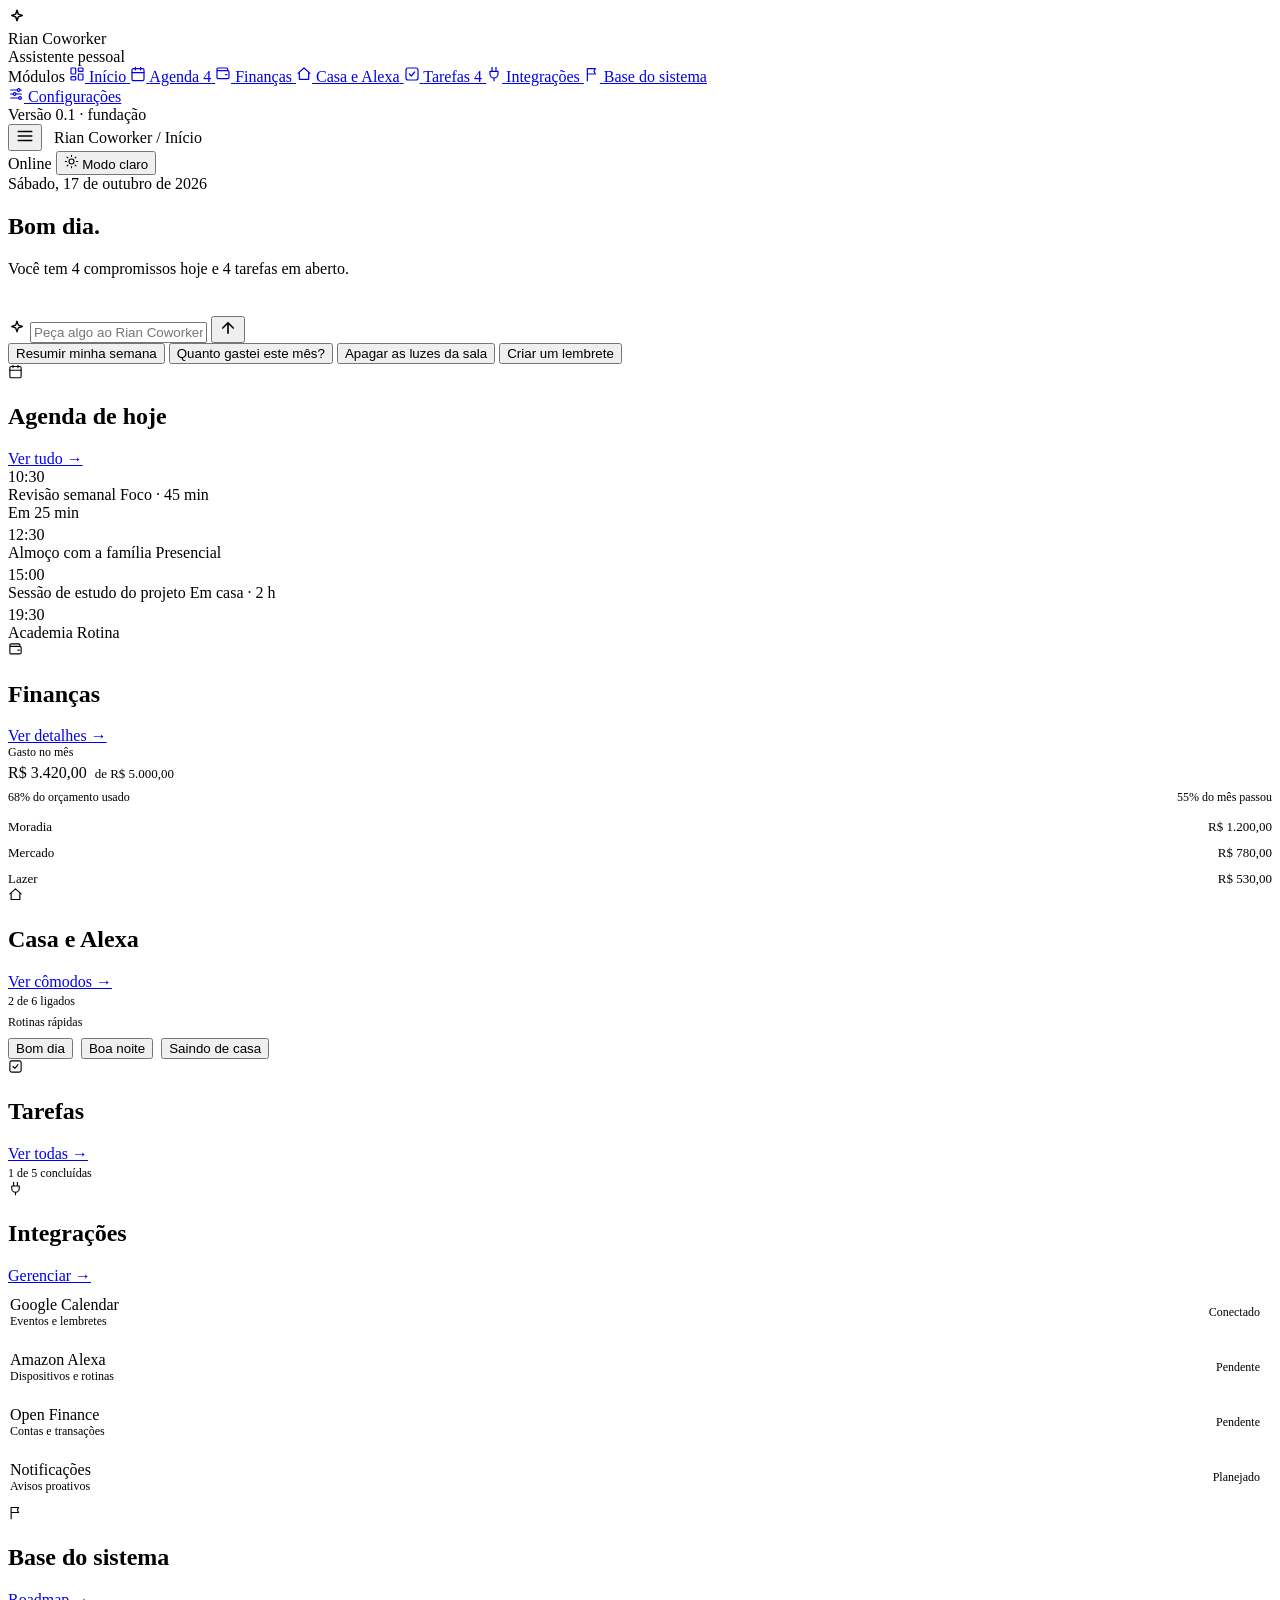
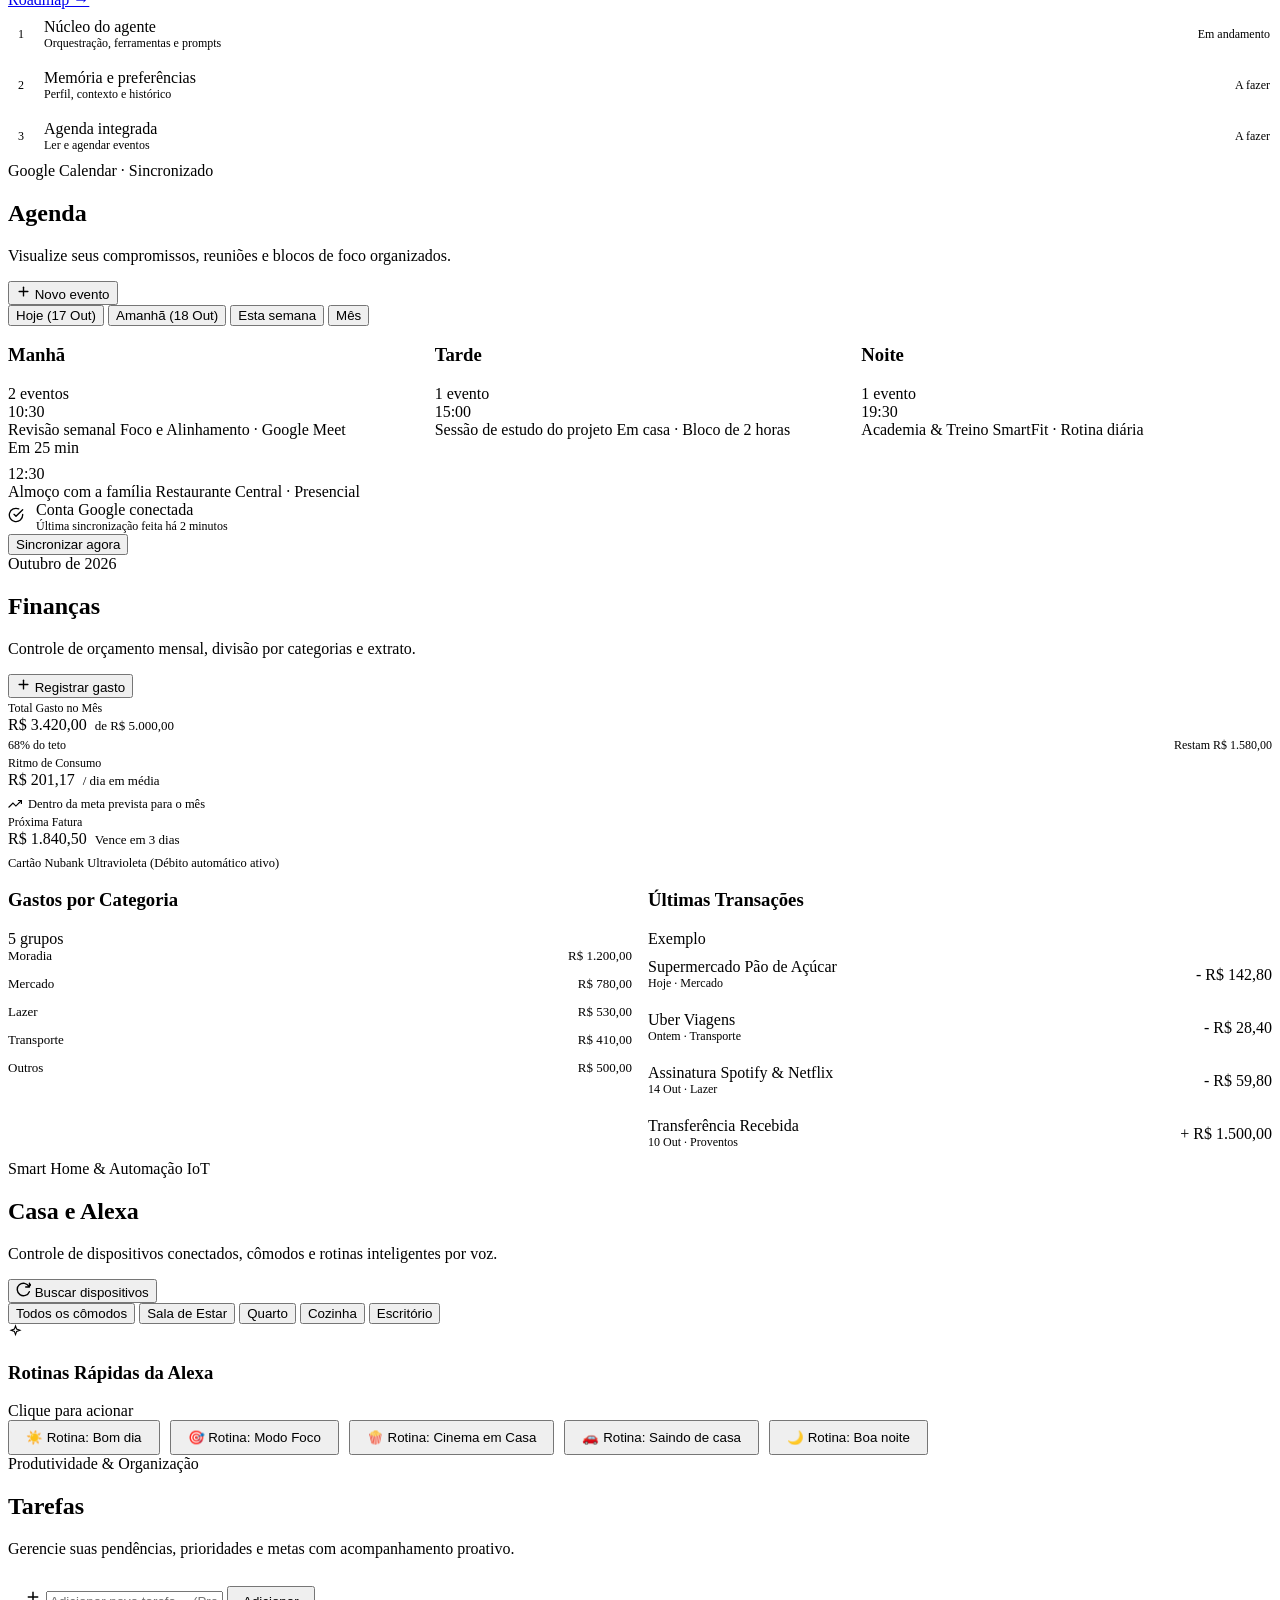
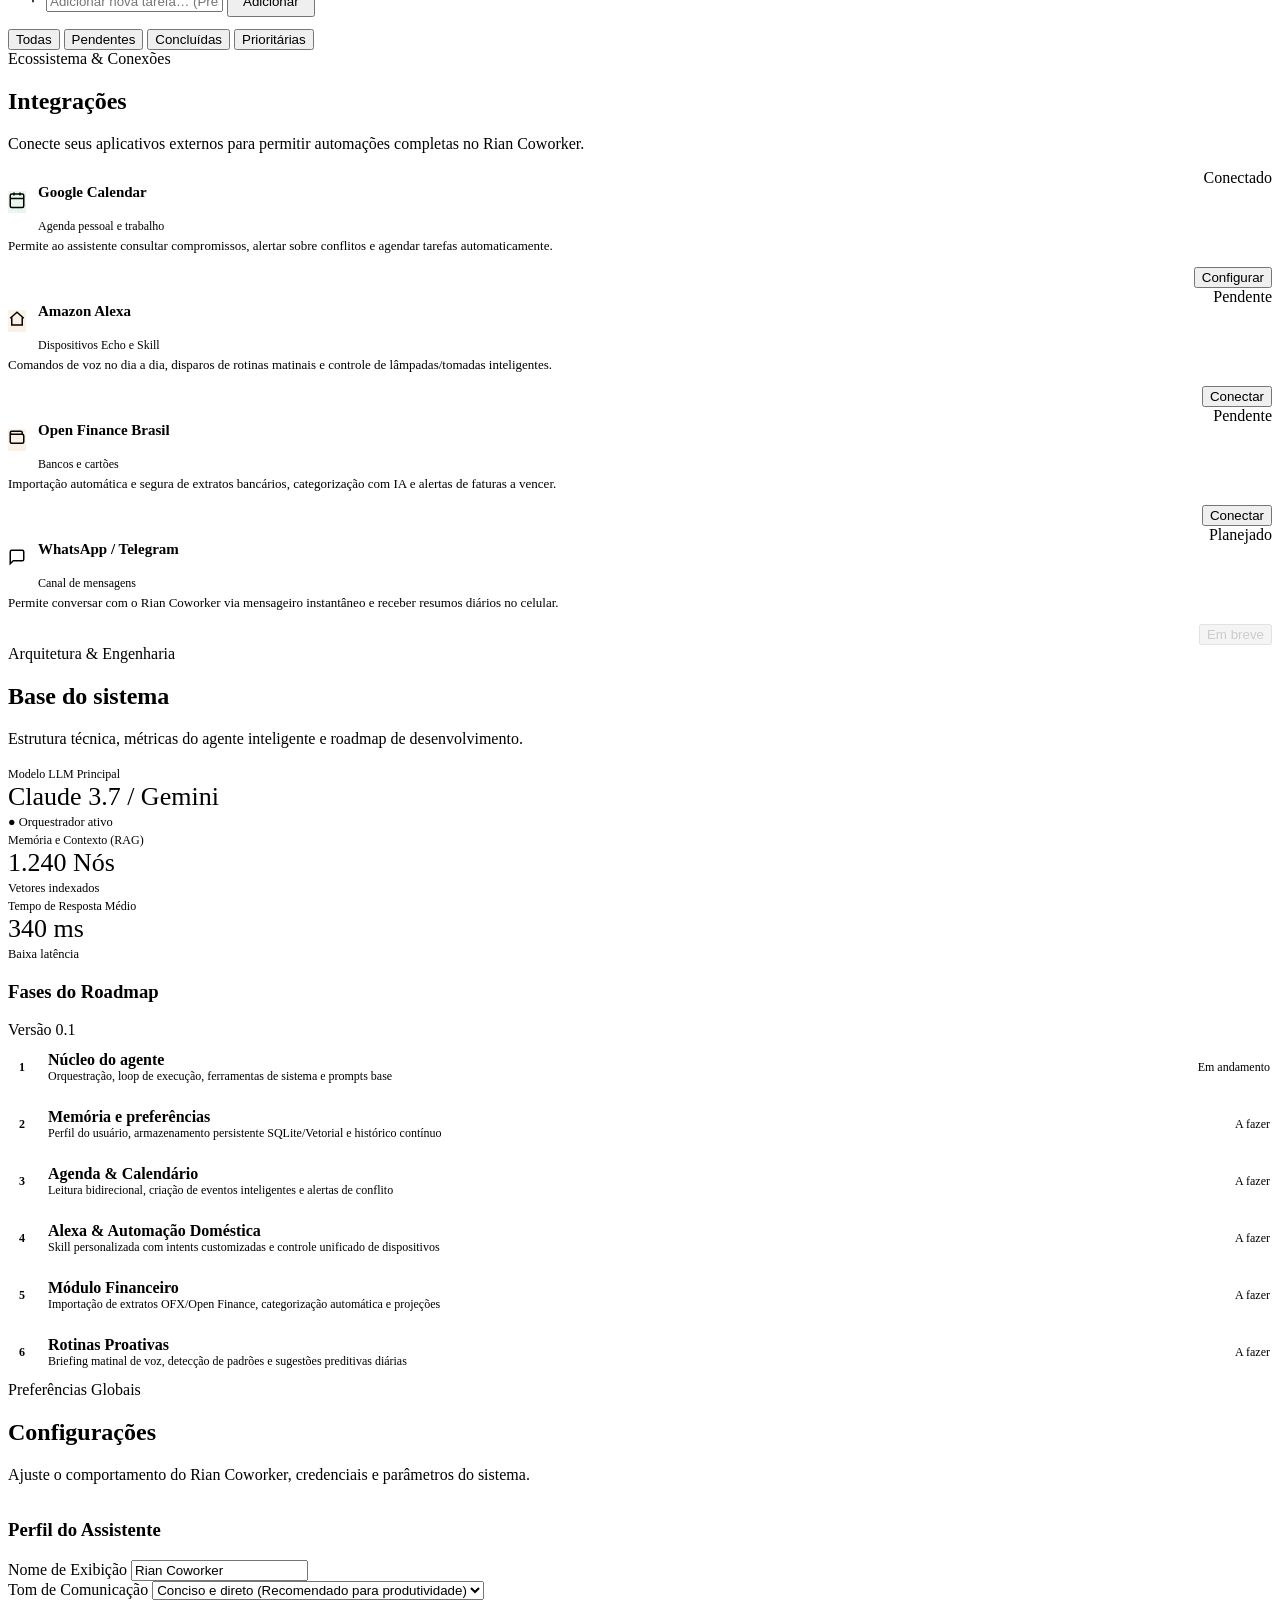
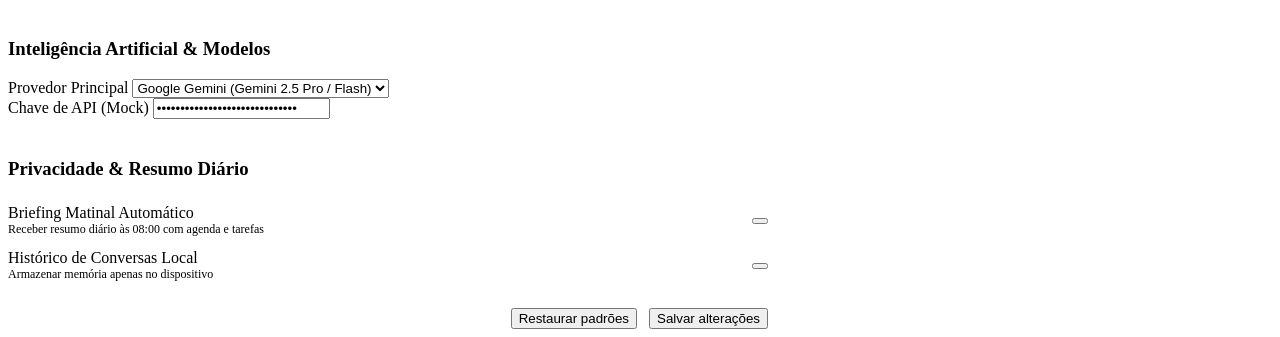
==== index.html @ 9a503262 "few shot" ====
<!doctype html>
<html lang="pt-BR" data-theme="dark">
<head>
  <meta charset="utf-8">
  <meta name="viewport" content="width=device-width, initial-scale=1">
  <title>Início · Rian Coworker</title>
  
  <!-- Google Fonts: Newsreader & DM Sans -->
  <link rel="preconnect" href="https://fonts.googleapis.com">
  <link rel="preconnect" href="https://fonts.gstatic.com" crossorigin>
  <link rel="stylesheet" href="https://fonts.googleapis.com/css2?family=Newsreader:ital,opsz,wght@0,6..72,400;0,6..72,500;1,6..72,400&family=DM+Sans:opsz,wght@9..40,400;9..40,500;9..40,600&display=swap">
  
  <!-- Estilos da Aplicação -->
  <link rel="stylesheet" href="./style.css">
</head>
<body>

  <div class="app-container">
    
    <!-- Backdrop para menu mobile -->
    <div id="mobile-overlay" class="mobile-overlay"></div>

    <!-- Sidebar de Navegação -->
    <aside id="sidebar" class="sidebar">
      <!-- Marca / Logo -->
      <div class="brand-header" data-navigate="inicio" title="Ir para Início">
        <div class="brand-icon">
          <svg width="18" height="18" viewBox="0 0 24 24" fill="none" stroke="currentColor" stroke-width="2" stroke-linecap="round" stroke-linejoin="round" aria-hidden="true">
            <path d="M12 3l1.8 5.2L19 10l-5.2 1.8L12 17l-1.8-5.2L5 10l5.2-1.8z"></path>
          </svg>
        </div>
        <div style="display: flex; flex-direction: column">
          <span class="brand-title">Rian Coworker</span>
          <span class="brand-sub">Assistente pessoal</span>
        </div>
      </div>

      <!-- Links de Navegação -->
      <nav class="nav-section" aria-label="Menu principal">
        <span class="nav-label">Módulos</span>
        
        <a class="nav-item active" href="#inicio" data-page="inicio">
          <svg width="16" height="16" viewBox="0 0 24 24" fill="none" stroke="currentColor" stroke-width="1.8" stroke-linecap="round" stroke-linejoin="round" aria-hidden="true">
            <rect x="3" y="3" width="7" height="9" rx="1"></rect>
            <rect x="14" y="3" width="7" height="5" rx="1"></rect>
            <rect x="14" y="12" width="7" height="9" rx="1"></rect>
            <rect x="3" y="16" width="7" height="5" rx="1"></rect>
          </svg>
          <span>Início</span>
        </a>

        <a class="nav-item" href="#agenda" data-page="agenda">
          <svg width="16" height="16" viewBox="0 0 24 24" fill="none" stroke="currentColor" stroke-width="1.8" stroke-linecap="round" stroke-linejoin="round" aria-hidden="true">
            <rect x="3" y="4" width="18" height="18" rx="2"></rect>
            <path d="M16 2v4M8 2v4M3 10h18"></path>
          </svg>
          <span>Agenda</span>
          <span class="badge">4</span>
        </a>

        <a class="nav-item" href="#financas" data-page="financas">
          <svg width="16" height="16" viewBox="0 0 24 24" fill="none" stroke="currentColor" stroke-width="1.8" stroke-linecap="round" stroke-linejoin="round" aria-hidden="true">
            <path d="M19 7V5a2 2 0 0 0-2-2H5a2 2 0 0 0 0 4h14a2 2 0 0 1 2 2v8a2 2 0 0 1-2 2H5a2 2 0 0 1-2-2V5"></path>
            <path d="M16 13h2"></path>
          </svg>
          <span>Finanças</span>
        </a>

        <a class="nav-item" href="#casa" data-page="casa">
          <svg width="16" height="16" viewBox="0 0 24 24" fill="none" stroke="currentColor" stroke-width="1.8" stroke-linecap="round" stroke-linejoin="round" aria-hidden="true">
            <path d="M3 11l9-8 9 8"></path>
            <path d="M5 10v10h14V10"></path>
          </svg>
          <span>Casa e Alexa</span>
        </a>

        <a class="nav-item" href="#tarefas" data-page="tarefas">
          <svg width="16" height="16" viewBox="0 0 24 24" fill="none" stroke="currentColor" stroke-width="1.8" stroke-linecap="round" stroke-linejoin="round" aria-hidden="true">
            <rect x="3" y="3" width="18" height="18" rx="3"></rect>
            <path d="M8 12l3 3 5-6"></path>
          </svg>
          <span>Tarefas</span>
          <span id="nav-tasks-badge" class="badge">4</span>
        </a>

        <a class="nav-item" href="#integracoes" data-page="integracoes">
          <svg width="16" height="16" viewBox="0 0 24 24" fill="none" stroke="currentColor" stroke-width="1.8" stroke-linecap="round" stroke-linejoin="round" aria-hidden="true">
            <path d="M9 2v6M15 2v6M6 8h12v4a6 6 0 0 1-12 0z"></path>
            <path d="M12 18v4"></path>
          </svg>
          <span>Integrações</span>
        </a>

        <a class="nav-item" href="#roadmap" data-page="roadmap">
          <svg width="16" height="16" viewBox="0 0 24 24" fill="none" stroke="currentColor" stroke-width="1.8" stroke-linecap="round" stroke-linejoin="round" aria-hidden="true">
            <path d="M5 22V4M5 4h12l-2 4 2 4H5"></path>
          </svg>
          <span>Base do sistema</span>
        </a>
      </nav>

      <!-- Rodapé da Sidebar -->
      <div class="sidebar-footer">
        <a class="nav-item" href="#configuracoes" data-page="configuracoes">
          <svg width="16" height="16" viewBox="0 0 24 24" fill="none" stroke="currentColor" stroke-width="1.8" stroke-linecap="round" stroke-linejoin="round" aria-hidden="true">
            <path d="M4 6h10M18 6h2M4 12h4M12 12h8M4 18h12M20 18h0"></path>
            <circle cx="16" cy="6" r="2"></circle>
            <circle cx="10" cy="12" r="2"></circle>
            <circle cx="18" cy="18" r="2"></circle>
          </svg>
          <span>Configurações</span>
        </a>
        <div class="sidebar-version">
          <span>Versão 0.1 · fundação</span>
          <span style="display: inline-block; width: 6px; height: 6px; border-radius: 50%; background: var(--ok)" title="Sistema operacional"></span>
        </div>
      </div>
    </aside>

    <!-- Área Principal de Conteúdo -->
    <div class="main-wrapper">
      
      <!-- Topbar Fixa -->
      <header class="topbar">
        <div style="display: flex; align-items: center; gap: 12px">
          <!-- Botão Mobile -->
          <button id="mobile-toggle-btn" class="mobile-toggle-btn" aria-label="Abrir menu">
            <svg width="18" height="18" viewBox="0 0 24 24" fill="none" stroke="currentColor" stroke-width="2" stroke-linecap="round" stroke-linejoin="round">
              <line x1="3" y1="12" x2="21" y2="12"></line>
              <line x1="3" y1="6" x2="21" y2="6"></line>
              <line x1="3" y1="18" x2="21" y2="18"></line>
            </svg>
          </button>

          <!-- Breadcrumbs -->
          <div class="breadcrumbs">
            <span style="cursor: pointer" data-navigate="inicio">Rian Coworker</span>
            <span class="sep" aria-hidden="true">/</span>
            <span id="breadcrumb-current" class="current">Início</span>
          </div>
        </div>

        <div class="topbar-actions">
          <span class="status-chip">
            <span class="dot-status ok" aria-hidden="true"></span>
            <span>Online</span>
          </span>

          <!-- Alternador de Tema -->
          <button id="theme-toggle-btn" class="theme-toggle-btn" type="button" aria-label="Mudar para o modo claro">
            <svg width="15" height="15" viewBox="0 0 24 24" fill="none" stroke="currentColor" stroke-width="1.8" stroke-linecap="round" stroke-linejoin="round" aria-hidden="true">
              <circle cx="12" cy="12" r="4"></circle>
              <path d="M12 2v2M12 20v2M4.9 4.9l1.4 1.4M17.7 17.7l1.4 1.4M2 12h2M20 12h2M4.9 19.1l1.4-1.4M17.7 6.3l1.4-1.4"></path>
            </svg>
            <span>Modo claro</span>
          </button>
        </div>
      </header>

      <!-- Corpo com as Páginas Dinâmicas -->
      <main class="content-body">
        
        <!-- ==========================================
             PÁGINA: INÍCIO (DASHBOARD PRINCIPAL)
             ========================================== -->
        <section id="page-inicio" class="page-view active">
          <!-- Saudação + Prompt -->
          <div style="display: flex; flex-direction: column; gap: 22px">
            <div class="page-header">
              <span class="header-date">Sábado, 17 de outubro de 2026</span>
              <h1 class="serif-title">Bom dia.</h1>
              <p id="greeting-summary" class="header-subtitle">Você tem 4 compromissos hoje e 4 tarefas em aberto.</p>
            </div>

            <!-- Caixa de Prompt Interativa -->
            <form id="assistant-prompt-form" class="prompt-card">
              <div class="prompt-input-row">
                <svg width="18" height="18" viewBox="0 0 24 24" fill="none" stroke="currentColor" stroke-width="1.8" stroke-linecap="round" stroke-linejoin="round" style="color: var(--text3)" aria-hidden="true">
                  <path d="M12 3l1.8 5.2L19 10l-5.2 1.8L12 17l-1.8-5.2L5 10l5.2-1.8z"></path>
                </svg>
                <input id="assistant-prompt-input" class="prompt-input" type="text" aria-label="Peça algo ao assistente" placeholder="Peça algo ao Rian Coworker…">
                <button type="submit" class="prompt-submit" aria-label="Enviar comando">
                  <svg width="18" height="18" viewBox="0 0 24 24" fill="none" stroke="currentColor" stroke-width="2.2" stroke-linecap="round" stroke-linejoin="round" aria-hidden="true">
                    <path d="M12 19V5M5 12l7-7 7 7"></path>
                  </svg>
                </button>
              </div>
              <div class="chips-row">
                <button class="chip" type="button" data-prompt="Resumir minha semana">Resumir minha semana</button>
                <button class="chip" type="button" data-prompt="Quanto gastei este mês?">Quanto gastei este mês?</button>
                <button class="chip" type="button" data-prompt="Apagar as luzes da sala">Apagar as luzes da sala</button>
                <button class="chip" type="button" data-prompt="Criar um lembrete para amanhã">Criar um lembrete</button>
              </div>
            </form>
          </div>

          <!-- Grade de Cards Resumidos -->
          <div class="cards-grid">
            
            <!-- Card Agenda -->
            <section class="card">
              <div class="card-header">
                <div class="card-icon">
                  <svg width="15" height="15" viewBox="0 0 24 24" fill="none" stroke="currentColor" stroke-width="1.8" stroke-linecap="round" stroke-linejoin="round">
                    <rect x="3" y="4" width="18" height="18" rx="2"></rect><path d="M16 2v4M8 2v4M3 10h18"></path>
                  </svg>
                </div>
                <h2 class="card-title">Agenda de hoje</h2>
                <a href="#agenda" class="card-action-link" data-navigate="agenda">Ver tudo →</a>
              </div>
              <div style="display: flex; flex-direction: column; gap: 4px">
                <div class="event-row is-next">
                  <span class="event-time">10:30</span>
                  <span class="event-dot active"></span>
                  <div class="event-info">
                    <span class="event-title">Revisão semanal</span>
                    <span class="event-meta">Foco · 45 min</span>
                  </div>
                  <span class="badge-pill">Em 25 min</span>
                </div>
                <div class="event-row">
                  <span class="event-time">12:30</span>
                  <span class="event-dot"></span>
                  <div class="event-info">
                    <span class="event-title">Almoço com a família</span>
                    <span class="event-meta">Presencial</span>
                  </div>
                </div>
                <div class="event-row">
                  <span class="event-time">15:00</span>
                  <span class="event-dot"></span>
                  <div class="event-info">
                    <span class="event-title">Sessão de estudo do projeto</span>
                    <span class="event-meta">Em casa · 2 h</span>
                  </div>
                </div>
                <div class="event-row">
                  <span class="event-time">19:30</span>
                  <span class="event-dot"></span>
                  <div class="event-info">
                    <span class="event-title">Academia</span>
                    <span class="event-meta">Rotina</span>
                  </div>
                </div>
              </div>
            </section>

            <!-- Card Finanças -->
            <section class="card">
              <div class="card-header">
                <div class="card-icon">
                  <svg width="15" height="15" viewBox="0 0 24 24" fill="none" stroke="currentColor" stroke-width="1.8" stroke-linecap="round" stroke-linejoin="round">
                    <path d="M19 7V5a2 2 0 0 0-2-2H5a2 2 0 0 0 0 4h14a2 2 0 0 1 2 2v8a2 2 0 0 1-2 2H5a2 2 0 0 1-2-2V5"></path><path d="M16 13h2"></path>
                  </svg>
                </div>
                <h2 class="card-title">Finanças</h2>
                <a href="#financas" class="card-action-link" data-navigate="financas">Ver detalhes →</a>
              </div>
              <div style="display: flex; flex-direction: column; gap: 4px">
                <span style="font-size: 12px; color: var(--text3)">Gasto no mês</span>
                <div style="display: flex; align-items: baseline; flex-wrap: wrap; gap: 8px">
                  <span class="serif-number">R$ 3.420,00</span>
                  <span style="font-size: 13px; color: var(--text2)">de R$ 5.000,00</span>
                </div>
              </div>
              <div style="display: flex; flex-direction: column; gap: 8px">
                <div class="progress-track">
                  <div class="progress-fill" style="width: 68%"></div>
                </div>
                <div style="display: flex; justify-content: space-between; font-size: 12px; color: var(--text2)">
                  <span>68% do orçamento usado</span>
                  <span>55% do mês passou</span>
                </div>
              </div>
              <div style="display: flex; flex-direction: column; gap: 10px; padding-top: 14px; border-top: 1px solid var(--border-soft)">
                <div style="display: flex; align-items: center; gap: 10px; font-size: 13px">
                  <span style="width: 84px; flex: 0 0 84px; color: var(--text2)">Moradia</span>
                  <div style="flex: 1; height: 6px; border-radius: 999px; background: var(--track2); overflow: hidden">
                    <div style="height: 100%; width: 100%; border-radius: 999px; background: var(--accent)"></div>
                  </div>
                  <span style="width: 88px; flex: 0 0 88px; text-align: right; font-variant-numeric: tabular-nums">R$ 1.200,00</span>
                </div>
                <div style="display: flex; align-items: center; gap: 10px; font-size: 13px">
                  <span style="width: 84px; flex: 0 0 84px; color: var(--text2)">Mercado</span>
                  <div style="flex: 1; height: 6px; border-radius: 999px; background: var(--track2); overflow: hidden">
                    <div style="height: 100%; width: 65%; border-radius: 999px; background: var(--bar)"></div>
                  </div>
                  <span style="width: 88px; flex: 0 0 88px; text-align: right; font-variant-numeric: tabular-nums">R$ 780,00</span>
                </div>
                <div style="display: flex; align-items: center; gap: 10px; font-size: 13px">
                  <span style="width: 84px; flex: 0 0 84px; color: var(--text2)">Lazer</span>
                  <div style="flex: 1; height: 6px; border-radius: 999px; background: var(--track2); overflow: hidden">
                    <div style="height: 100%; width: 44%; border-radius: 999px; background: var(--bar)"></div>
                  </div>
                  <span style="width: 88px; flex: 0 0 88px; text-align: right; font-variant-numeric: tabular-nums">R$ 530,00</span>
                </div>
              </div>
            </section>

            <!-- Card Casa e Alexa -->
            <section class="card">
              <div class="card-header">
                <div class="card-icon">
                  <svg width="15" height="15" viewBox="0 0 24 24" fill="none" stroke="currentColor" stroke-width="1.8" stroke-linecap="round" stroke-linejoin="round">
                    <path d="M3 11l9-8 9 8"></path><path d="M5 10v10h14V10"></path>
                  </svg>
                </div>
                <h2 class="card-title">Casa e Alexa</h2>
                <a href="#casa" class="card-action-link" data-navigate="casa">Ver cômodos →</a>
              </div>
              <span id="devices-overview-count" style="font-size: 12px; color: var(--text3)">2 de 6 ligados</span>
              
              <div id="devices-overview-list" style="display: flex; flex-direction: column">
                <!-- Preenchido via app.js -->
              </div>

              <div style="display: flex; flex-direction: column; gap: 8px; margin-top: 6px">
                <span style="font-size: 12px; color: var(--text3)">Rotinas rápidas</span>
                <div style="display: flex; flex-wrap: wrap; gap: 8px">
                  <button class="chip" type="button" data-routine="Bom dia">Bom dia</button>
                  <button class="chip" type="button" data-routine="Boa noite">Boa noite</button>
                  <button class="chip" type="button" data-routine="Saindo de casa">Saindo de casa</button>
                </div>
              </div>
            </section>

            <!-- Card Tarefas -->
            <section class="card">
              <div class="card-header">
                <div class="card-icon">
                  <svg width="15" height="15" viewBox="0 0 24 24" fill="none" stroke="currentColor" stroke-width="1.8" stroke-linecap="round" stroke-linejoin="round">
                    <rect x="3" y="3" width="18" height="18" rx="3"></rect><path d="M8 12l3 3 5-6"></path>
                  </svg>
                </div>
                <h2 class="card-title">Tarefas</h2>
                <a href="#tarefas" class="card-action-link" data-navigate="tarefas">Ver todas →</a>
              </div>
              <span id="tasks-overview-count" style="font-size: 12px; color: var(--text3)">1 de 5 concluídas</span>
              
              <div id="tasks-overview-list" style="display: flex; flex-direction: column">
                <!-- Preenchido via app.js -->
              </div>
            </section>

            <!-- Card Integrações -->
            <section class="card">
              <div class="card-header">
                <div class="card-icon">
                  <svg width="15" height="15" viewBox="0 0 24 24" fill="none" stroke="currentColor" stroke-width="1.8" stroke-linecap="round" stroke-linejoin="round">
                    <path d="M9 2v6M15 2v6M6 8h12v4a6 6 0 0 1-12 0z"></path><path d="M12 18v4"></path>
                  </svg>
                </div>
                <h2 class="card-title">Integrações</h2>
                <a href="#integracoes" class="card-action-link" data-navigate="integracoes">Gerenciar →</a>
              </div>
              <div style="display: flex; flex-direction: column">
                <div style="display: flex; align-items: center; gap: 12px; padding: 11px 2px; border-bottom: 1px solid var(--border-soft)">
                  <div style="flex: 1; min-width: 0; display: flex; flex-direction: column">
                    <span style="font-weight: 500">Google Calendar</span>
                    <span style="font-size: 12px; color: var(--text3)">Eventos e lembretes</span>
                  </div>
                  <span style="display: inline-flex; align-items: center; gap: 6px; padding: 3px 10px; border-radius: 999px; border: 1px solid var(--line); font-size: 12px; color: var(--ok); white-space: nowrap">
                    <span style="width: 6px; height: 6px; border-radius: 50%; background: var(--ok)"></span>
                    Conectado
                  </span>
                </div>
                <div style="display: flex; align-items: center; gap: 12px; padding: 11px 2px; border-bottom: 1px solid var(--border-soft)">
                  <div style="flex: 1; min-width: 0; display: flex; flex-direction: column">
                    <span style="font-weight: 500">Amazon Alexa</span>
                    <span style="font-size: 12px; color: var(--text3)">Dispositivos e rotinas</span>
                  </div>
                  <span style="display: inline-flex; align-items: center; gap: 6px; padding: 3px 10px; border-radius: 999px; border: 1px solid var(--line); font-size: 12px; color: var(--warn); white-space: nowrap">
                    <span style="width: 6px; height: 6px; border-radius: 50%; background: var(--warn)"></span>
                    Pendente
                  </span>
                </div>
                <div style="display: flex; align-items: center; gap: 12px; padding: 11px 2px; border-bottom: 1px solid var(--border-soft)">
                  <div style="flex: 1; min-width: 0; display: flex; flex-direction: column">
                    <span style="font-weight: 500">Open Finance</span>
                    <span style="font-size: 12px; color: var(--text3)">Contas e transações</span>
                  </div>
                  <span style="display: inline-flex; align-items: center; gap: 6px; padding: 3px 10px; border-radius: 999px; border: 1px solid var(--line); font-size: 12px; color: var(--warn); white-space: nowrap">
                    <span style="width: 6px; height: 6px; border-radius: 50%; background: var(--warn)"></span>
                    Pendente
                  </span>
                </div>
                <div style="display: flex; align-items: center; gap: 12px; padding: 11px 2px">
                  <div style="flex: 1; min-width: 0; display: flex; flex-direction: column">
                    <span style="font-weight: 500">Notificações</span>
                    <span style="font-size: 12px; color: var(--text3)">Avisos proativos</span>
                  </div>
                  <span style="display: inline-flex; align-items: center; gap: 6px; padding: 3px 10px; border-radius: 999px; border: 1px solid var(--line); font-size: 12px; color: var(--plan); white-space: nowrap">
                    <span style="width: 6px; height: 6px; border-radius: 50%; background: var(--plan)"></span>
                    Planejado
                  </span>
                </div>
              </div>
            </section>

            <!-- Card Base do sistema -->
            <section class="card">
              <div class="card-header">
                <div class="card-icon">
                  <svg width="15" height="15" viewBox="0 0 24 24" fill="none" stroke="currentColor" stroke-width="1.8" stroke-linecap="round" stroke-linejoin="round">
                    <path d="M5 22V4M5 4h12l-2 4 2 4H5"></path>
                  </svg>
                </div>
                <h2 class="card-title">Base do sistema</h2>
                <a href="#roadmap" class="card-action-link" data-navigate="roadmap">Roadmap →</a>
              </div>
              <div style="display: flex; flex-direction: column">
                <div style="display: flex; align-items: center; gap: 12px; padding: 9px 2px; border-bottom: 1px solid var(--border-soft)">
                  <span style="width: 22px; height: 22px; flex: 0 0 22px; border-radius: 6px; background: var(--raised); color: var(--text2); font-size: 12px; display: flex; align-items: center; justify-content: center">1</span>
                  <div style="flex: 1; min-width: 0; display: flex; flex-direction: column">
                    <span style="font-weight: 500">Núcleo do agente</span>
                    <span style="font-size: 12px; color: var(--text3)">Orquestração, ferramentas e prompts</span>
                  </div>
                  <span style="font-size: 12px; color: var(--accent); white-space: nowrap">Em andamento</span>
                </div>
                <div style="display: flex; align-items: center; gap: 12px; padding: 9px 2px; border-bottom: 1px solid var(--border-soft)">
                  <span style="width: 22px; height: 22px; flex: 0 0 22px; border-radius: 6px; background: var(--raised); color: var(--text2); font-size: 12px; display: flex; align-items: center; justify-content: center">2</span>
                  <div style="flex: 1; min-width: 0; display: flex; flex-direction: column">
                    <span style="font-weight: 500">Memória e preferências</span>
                    <span style="font-size: 12px; color: var(--text3)">Perfil, contexto e histórico</span>
                  </div>
                  <span style="font-size: 12px; color: var(--plan); white-space: nowrap">A fazer</span>
                </div>
                <div style="display: flex; align-items: center; gap: 12px; padding: 9px 2px">
                  <span style="width: 22px; height: 22px; flex: 0 0 22px; border-radius: 6px; background: var(--raised); color: var(--text2); font-size: 12px; display: flex; align-items: center; justify-content: center">3</span>
                  <div style="flex: 1; min-width: 0; display: flex; flex-direction: column">
                    <span style="font-weight: 500">Agenda integrada</span>
                    <span style="font-size: 12px; color: var(--text3)">Ler e agendar eventos</span>
                  </div>
                  <span style="font-size: 12px; color: var(--plan); white-space: nowrap">A fazer</span>
                </div>
              </div>
            </section>

          </div>
        </section>

        <!-- ==========================================
             PÁGINA: AGENDA
             ========================================== -->
        <section id="page-agenda" class="page-view">
          <div class="page-header-row">
            <div class="page-header">
              <span class="header-date">Google Calendar · Sincronizado</span>
              <h1 class="serif-title">Agenda</h1>
              <p class="header-subtitle">Visualize seus compromissos, reuniões e blocos de foco organizados.</p>
            </div>
            <button class="btn-primary" type="button" data-toast="Criador de eventos rápido estará disponível em breve!">
              <svg width="15" height="15" viewBox="0 0 24 24" fill="none" stroke="currentColor" stroke-width="2.2" stroke-linecap="round" stroke-linejoin="round">
                <line x1="12" y1="5" x2="12" y2="19"></line><line x1="5" y1="12" x2="19" y2="12"></line>
              </svg>
              <span>Novo evento</span>
            </button>
          </div>

          <!-- Filtros de Período -->
          <div class="filter-tabs">
            <button class="tab-btn active" type="button">Hoje (17 Out)</button>
            <button class="tab-btn" type="button">Amanhã (18 Out)</button>
            <button class="tab-btn" type="button">Esta semana</button>
            <button class="tab-btn" type="button">Mês</button>
          </div>

          <!-- Linha do Tempo e Cards de Eventos -->
          <div style="display: grid; grid-template-columns: repeat(auto-fit, minmax(320px, 1fr)); gap: 16px">
            
            <div class="card">
              <div class="card-header">
                <h3 class="card-title">Manhã</h3>
                <span class="card-badge">2 eventos</span>
              </div>
              <div style="display: flex; flex-direction: column; gap: 8px">
                <div class="event-row is-next" style="border: 1px solid var(--accent-soft)">
                  <span class="event-time">10:30</span>
                  <span class="event-dot active"></span>
                  <div class="event-info">
                    <span class="event-title">Revisão semanal</span>
                    <span class="event-meta">Foco e Alinhamento · Google Meet</span>
                  </div>
                  <span class="badge-pill">Em 25 min</span>
                </div>
                <div class="event-row">
                  <span class="event-time">12:30</span>
                  <span class="event-dot"></span>
                  <div class="event-info">
                    <span class="event-title">Almoço com a família</span>
                    <span class="event-meta">Restaurante Central · Presencial</span>
                  </div>
                </div>
              </div>
            </div>

            <div class="card">
              <div class="card-header">
                <h3 class="card-title">Tarde</h3>
                <span class="card-badge">1 evento</span>
              </div>
              <div style="display: flex; flex-direction: column; gap: 8px">
                <div class="event-row">
                  <span class="event-time">15:00</span>
                  <span class="event-dot"></span>
                  <div class="event-info">
                    <span class="event-title">Sessão de estudo do projeto</span>
                    <span class="event-meta">Em casa · Bloco de 2 horas</span>
                  </div>
                </div>
              </div>
            </div>

            <div class="card">
              <div class="card-header">
                <h3 class="card-title">Noite</h3>
                <span class="card-badge">1 evento</span>
              </div>
              <div style="display: flex; flex-direction: column; gap: 8px">
                <div class="event-row">
                  <span class="event-time">19:30</span>
                  <span class="event-dot"></span>
                  <div class="event-info">
                    <span class="event-title">Academia & Treino</span>
                    <span class="event-meta">SmartFit · Rotina diária</span>
                  </div>
                </div>
              </div>
            </div>

          </div>

          <!-- Card de Integração Ativa -->
          <div class="card" style="flex-direction: row; align-items: center; justify-content: space-between; flex-wrap: wrap; gap: 12px">
            <div style="display: flex; align-items: center; gap: 12px">
              <div class="card-icon" style="color: var(--ok)">
                <svg width="16" height="16" viewBox="0 0 24 24" fill="none" stroke="currentColor" stroke-width="2" stroke-linecap="round" stroke-linejoin="round">
                  <path d="M22 11.08V12a10 10 0 1 1-5.93-9.14"></path><polyline points="22 4 12 14.01 9 11.01"></polyline>
                </svg>
              </div>
              <div>
                <div style="font-weight: 500">Conta Google conectada</div>
                <div style="font-size: 12px; color: var(--text3)">Última sincronização feita há 2 minutos</div>
              </div>
            </div>
            <button class="btn-secondary" type="button" data-toast="Agenda sincronizada com sucesso!">
              Sincronizar agora
            </button>
          </div>
        </section>

        <!-- ==========================================
             PÁGINA: FINANÇAS
             ========================================== -->
        <section id="page-financas" class="page-view">
          <div class="page-header-row">
            <div class="page-header">
              <span class="header-date">Outubro de 2026</span>
              <h1 class="serif-title">Finanças</h1>
              <p class="header-subtitle">Controle de orçamento mensal, divisão por categorias e extrato.</p>
            </div>
            <button class="btn-primary" type="button" data-toast="Lançamento manual de despesas estará disponível em breve!">
              <svg width="15" height="15" viewBox="0 0 24 24" fill="none" stroke="currentColor" stroke-width="2.2" stroke-linecap="round" stroke-linejoin="round">
                <line x1="12" y1="5" x2="12" y2="19"></line><line x1="5" y1="12" x2="19" y2="12"></line>
              </svg>
              <span>Registrar gasto</span>
            </button>
          </div>

          <!-- Métricas Principais -->
          <div class="cards-grid">
            <div class="card">
              <span style="font-size: 12px; color: var(--text3)">Total Gasto no Mês</span>
              <div style="display: flex; align-items: baseline; gap: 8px">
                <span class="serif-number">R$ 3.420,00</span>
                <span style="font-size: 13px; color: var(--text2)">de R$ 5.000,00</span>
              </div>
              <div class="progress-track" style="margin-top: 4px">
                <div class="progress-fill" style="width: 68%"></div>
              </div>
              <div style="display: flex; justify-content: space-between; font-size: 12px; color: var(--text2)">
                <span>68% do teto</span>
                <span>Restam R$ 1.580,00</span>
              </div>
            </div>

            <div class="card">
              <span style="font-size: 12px; color: var(--text3)">Ritmo de Consumo</span>
              <div style="display: flex; align-items: baseline; gap: 8px">
                <span class="serif-number">R$ 201,17</span>
                <span style="font-size: 13px; color: var(--text2)">/ dia em média</span>
              </div>
              <div style="margin-top: 8px; font-size: 12.5px; color: var(--ok); display: flex; align-items: center; gap: 6px">
                <svg width="14" height="14" viewBox="0 0 24 24" fill="none" stroke="currentColor" stroke-width="2"><polyline points="23 6 13.5 15.5 8.5 10.5 1 18"></polyline><polyline points="17 6 23 6 23 12"></polyline></svg>
                <span>Dentro da meta prevista para o mês</span>
              </div>
            </div>

            <div class="card">
              <span style="font-size: 12px; color: var(--text3)">Próxima Fatura</span>
              <div style="display: flex; align-items: baseline; gap: 8px">
                <span class="serif-number">R$ 1.840,50</span>
                <span style="font-size: 13px; color: var(--warn)">Vence em 3 dias</span>
              </div>
              <div style="margin-top: 8px; font-size: 12.5px; color: var(--text2)">
                Cartão Nubank Ultravioleta (Débito automático ativo)
              </div>
            </div>
          </div>

          <!-- Categorias e Extrato Recente -->
          <div style="display: grid; grid-template-columns: repeat(auto-fit, minmax(340px, 1fr)); gap: 16px">
            
            <!-- Distribuição por Categorias -->
            <div class="card">
              <div class="card-header">
                <h3 class="card-title">Gastos por Categoria</h3>
                <span class="card-badge">5 grupos</span>
              </div>
              <div style="display: flex; flex-direction: column; gap: 12px">
                <div style="display: flex; align-items: center; gap: 10px; font-size: 13px">
                  <span style="width: 90px; color: var(--text2)">Moradia</span>
                  <div style="flex: 1; height: 6px; border-radius: 999px; background: var(--track2); overflow: hidden">
                    <div style="height: 100%; width: 100%; border-radius: 999px; background: var(--accent)"></div>
                  </div>
                  <span style="width: 90px; text-align: right; font-variant-numeric: tabular-nums">R$ 1.200,00</span>
                </div>
                <div style="display: flex; align-items: center; gap: 10px; font-size: 13px">
                  <span style="width: 90px; color: var(--text2)">Mercado</span>
                  <div style="flex: 1; height: 6px; border-radius: 999px; background: var(--track2); overflow: hidden">
                    <div style="height: 100%; width: 65%; border-radius: 999px; background: var(--bar)"></div>
                  </div>
                  <span style="width: 90px; text-align: right; font-variant-numeric: tabular-nums">R$ 780,00</span>
                </div>
                <div style="display: flex; align-items: center; gap: 10px; font-size: 13px">
                  <span style="width: 90px; color: var(--text2)">Lazer</span>
                  <div style="flex: 1; height: 6px; border-radius: 999px; background: var(--track2); overflow: hidden">
                    <div style="height: 100%; width: 44%; border-radius: 999px; background: var(--bar)"></div>
                  </div>
                  <span style="width: 90px; text-align: right; font-variant-numeric: tabular-nums">R$ 530,00</span>
                </div>
                <div style="display: flex; align-items: center; gap: 10px; font-size: 13px">
                  <span style="width: 90px; color: var(--text2)">Transporte</span>
                  <div style="flex: 1; height: 6px; border-radius: 999px; background: var(--track2); overflow: hidden">
                    <div style="height: 100%; width: 34%; border-radius: 999px; background: var(--bar)"></div>
                  </div>
                  <span style="width: 90px; text-align: right; font-variant-numeric: tabular-nums">R$ 410,00</span>
                </div>
                <div style="display: flex; align-items: center; gap: 10px; font-size: 13px">
                  <span style="width: 90px; color: var(--text2)">Outros</span>
                  <div style="flex: 1; height: 6px; border-radius: 999px; background: var(--track2); overflow: hidden">
                    <div style="height: 100%; width: 41%; border-radius: 999px; background: var(--bar)"></div>
                  </div>
                  <span style="width: 90px; text-align: right; font-variant-numeric: tabular-nums">R$ 500,00</span>
                </div>
              </div>
            </div>

            <!-- Últimas Transações -->
            <div class="card">
              <div class="card-header">
                <h3 class="card-title">Últimas Transações</h3>
                <span class="card-badge">Exemplo</span>
              </div>
              <div style="display: flex; flex-direction: column">
                <div style="display: flex; align-items: center; justify-content: space-between; padding: 10px 0; border-bottom: 1px solid var(--border-soft)">
                  <div>
                    <div style="font-weight: 500">Supermercado Pão de Açúcar</div>
                    <div style="font-size: 12px; color: var(--text3)">Hoje · Mercado</div>
                  </div>
                  <span style="font-weight: 500; font-variant-numeric: tabular-nums">- R$ 142,80</span>
                </div>
                <div style="display: flex; align-items: center; justify-content: space-between; padding: 10px 0; border-bottom: 1px solid var(--border-soft)">
                  <div>
                    <div style="font-weight: 500">Uber Viagens</div>
                    <div style="font-size: 12px; color: var(--text3)">Ontem · Transporte</div>
                  </div>
                  <span style="font-weight: 500; font-variant-numeric: tabular-nums">- R$ 28,40</span>
                </div>
                <div style="display: flex; align-items: center; justify-content: space-between; padding: 10px 0; border-bottom: 1px solid var(--border-soft)">
                  <div>
                    <div style="font-weight: 500">Assinatura Spotify & Netflix</div>
                    <div style="font-size: 12px; color: var(--text3)">14 Out · Lazer</div>
                  </div>
                  <span style="font-weight: 500; font-variant-numeric: tabular-nums">- R$ 59,80</span>
                </div>
                <div style="display: flex; align-items: center; justify-content: space-between; padding: 10px 0">
                  <div>
                    <div style="font-weight: 500">Transferência Recebida</div>
                    <div style="font-size: 12px; color: var(--text3)">10 Out · Proventos</div>
                  </div>
                  <span style="font-weight: 500; color: var(--ok); font-variant-numeric: tabular-nums">+ R$ 1.500,00</span>
                </div>
              </div>
            </div>

          </div>
        </section>

        <!-- ==========================================
             PÁGINA: CASA E ALEXA
             ========================================== -->
        <section id="page-casa" class="page-view">
          <div class="page-header-row">
            <div class="page-header">
              <span class="header-date">Smart Home & Automação IoT</span>
              <h1 class="serif-title">Casa e Alexa</h1>
              <p class="header-subtitle">Controle de dispositivos conectados, cômodos e rotinas inteligentes por voz.</p>
            </div>
            <button class="btn-primary" type="button" data-toast="Buscando novos dispositivos na rede local...">
              <svg width="15" height="15" viewBox="0 0 24 24" fill="none" stroke="currentColor" stroke-width="2.2" stroke-linecap="round" stroke-linejoin="round">
                <path d="M21.5 2v6h-6M21.34 15.57a10 10 0 1 1-.57-8.38l5.67-5.67"></path>
              </svg>
              <span>Buscar dispositivos</span>
            </button>
          </div>

          <!-- Filtro por Cômodos -->
          <div class="filter-tabs">
            <button class="tab-btn active" type="button" data-room-filter="todos">Todos os cômodos</button>
            <button class="tab-btn" type="button" data-room-filter="Sala de Estar">Sala de Estar</button>
            <button class="tab-btn" type="button" data-room-filter="Quarto">Quarto</button>
            <button class="tab-btn" type="button" data-room-filter="Cozinha">Cozinha</button>
            <button class="tab-btn" type="button" data-room-filter="Escritório">Escritório</button>
          </div>

          <!-- Rotinas Automatizadas -->
          <div class="card">
            <div class="card-header">
              <div class="card-icon">
                <svg width="15" height="15" viewBox="0 0 24 24" fill="none" stroke="currentColor" stroke-width="1.8">
                  <path d="M12 3l1.8 5.2L19 10l-5.2 1.8L12 17l-1.8-5.2L5 10l5.2-1.8z"></path>
                </svg>
              </div>
              <h3 class="card-title">Rotinas Rápidas da Alexa</h3>
              <span class="card-badge">Clique para acionar</span>
            </div>
            <div style="display: flex; flex-wrap: wrap; gap: 10px">
              <button class="chip" type="button" data-routine="Bom dia" style="padding: 8px 16px; font-weight: 500">
                ☀️ Rotina: Bom dia
              </button>
              <button class="chip" type="button" data-routine="Foco Total" style="padding: 8px 16px; font-weight: 500">
                🎯 Rotina: Modo Foco
              </button>
              <button class="chip" type="button" data-routine="Cinema" style="padding: 8px 16px; font-weight: 500">
                🍿 Rotina: Cinema em Casa
              </button>
              <button class="chip" type="button" data-routine="Saindo de casa" style="padding: 8px 16px; font-weight: 500">
                🚗 Rotina: Saindo de casa
              </button>
              <button class="chip" type="button" data-routine="Boa noite" style="padding: 8px 16px; font-weight: 500">
                🌙 Rotina: Boa noite
              </button>
            </div>
          </div>

          <!-- Grid de Dispositivos Conectados -->
          <div id="devices-full-grid" class="cards-grid">
            <!-- Preenchido dinamicamente via app.js -->
          </div>
        </section>

        <!-- ==========================================
             PÁGINA: TAREFAS
             ========================================== -->
        <section id="page-tarefas" class="page-view">
          <div class="page-header-row">
            <div class="page-header">
              <span class="header-date">Produtividade & Organização</span>
              <h1 class="serif-title">Tarefas</h1>
              <p class="header-subtitle">Gerencie suas pendências, prioridades e metas com acompanhamento proativo.</p>
            </div>
          </div>

          <!-- Input Rápido para Criar Tarefa -->
          <form id="add-task-form" class="prompt-card" style="padding: 12px 16px">
            <div class="prompt-input-row">
              <svg width="18" height="18" viewBox="0 0 24 24" fill="none" stroke="currentColor" stroke-width="2" style="color: var(--accent)" aria-hidden="true">
                <line x1="12" y1="5" x2="12" y2="19"></line><line x1="5" y1="12" x2="19" y2="12"></line>
              </svg>
              <input id="add-task-input" class="prompt-input" type="text" placeholder="Adicionar nova tarefa… (Pressione Enter)">
              <button type="submit" class="btn-primary" style="padding: 6px 14px">Adicionar</button>
            </div>
          </form>

          <!-- Filtros de Tarefas -->
          <div class="filter-tabs">
            <button class="tab-btn active" type="button" data-task-filter="todas">Todas</button>
            <button class="tab-btn" type="button" data-task-filter="pendentes">Pendentes</button>
            <button class="tab-btn" type="button" data-task-filter="concluidas">Concluídas</button>
            <button class="tab-btn" type="button" data-task-filter="prioritarias">Prioritárias</button>
          </div>

          <!-- Lista Completa de Tarefas -->
          <div id="tasks-full-list" style="display: flex; flex-direction: column; gap: 8px">
            <!-- Preenchido dinamicamente via app.js -->
          </div>
        </section>

        <!-- ==========================================
             PÁGINA: INTEGRAÇÕES
             ========================================== -->
        <section id="page-integracoes" class="page-view">
          <div class="page-header-row">
            <div class="page-header">
              <span class="header-date">Ecossistema & Conexões</span>
              <h1 class="serif-title">Integrações</h1>
              <p class="header-subtitle">Conecte seus aplicativos externos para permitir automações completas no Rian Coworker.</p>
            </div>
          </div>

          <div class="cards-grid">
            
            <div class="card">
              <div style="display: flex; align-items: flex-start; justify-content: space-between; gap: 12px">
                <div style="display: flex; gap: 12px; align-items: center">
                  <div class="card-icon" style="background: rgba(111, 191, 143, 0.15); color: var(--ok)">
                    <svg width="18" height="18" viewBox="0 0 24 24" fill="none" stroke="currentColor" stroke-width="2"><rect x="3" y="4" width="18" height="18" rx="2"></rect><path d="M16 2v4M8 2v4M3 10h18"></path></svg>
                  </div>
                  <div>
                    <h3 style="font-weight: 600; font-size: 15px">Google Calendar</h3>
                    <span style="font-size: 12px; color: var(--text3)">Agenda pessoal e trabalho</span>
                  </div>
                </div>
                <span class="badge-pill" style="color: var(--ok)">Conectado</span>
              </div>
              <p style="font-size: 13px; color: var(--text2); margin-top: 4px">Permite ao assistente consultar compromissos, alertar sobre conflitos e agendar tarefas automaticamente.</p>
              <div style="margin-top: auto; display: flex; justify-content: flex-end">
                <button class="btn-secondary" type="button" data-toast="Configurações do Google Calendar abertas.">Configurar</button>
              </div>
            </div>

            <div class="card">
              <div style="display: flex; align-items: flex-start; justify-content: space-between; gap: 12px">
                <div style="display: flex; gap: 12px; align-items: center">
                  <div class="card-icon" style="background: rgba(224, 164, 90, 0.15); color: var(--warn)">
                    <svg width="18" height="18" viewBox="0 0 24 24" fill="none" stroke="currentColor" stroke-width="2"><path d="M3 11l9-8 9 8"></path><path d="M5 10v10h14V10"></path></svg>
                  </div>
                  <div>
                    <h3 style="font-weight: 600; font-size: 15px">Amazon Alexa</h3>
                    <span style="font-size: 12px; color: var(--text3)">Dispositivos Echo e Skill</span>
                  </div>
                </div>
                <span class="badge-pill" style="color: var(--warn)">Pendente</span>
              </div>
              <p style="font-size: 13px; color: var(--text2); margin-top: 4px">Comandos de voz no dia a dia, disparos de rotinas matinais e controle de lâmpadas/tomadas inteligentes.</p>
              <div style="margin-top: auto; display: flex; justify-content: flex-end">
                <button class="btn-primary" type="button" data-toast="Iniciando fluxo de autenticação com Amazon Alexa...">Conectar</button>
              </div>
            </div>

            <div class="card">
              <div style="display: flex; align-items: flex-start; justify-content: space-between; gap: 12px">
                <div style="display: flex; gap: 12px; align-items: center">
                  <div class="card-icon" style="background: rgba(224, 164, 90, 0.15); color: var(--warn)">
                    <svg width="18" height="18" viewBox="0 0 24 24" fill="none" stroke="currentColor" stroke-width="2"><path d="M19 7V5a2 2 0 0 0-2-2H5a2 2 0 0 0 0 4h14a2 2 0 0 1 2 2v8a2 2 0 0 1-2 2H5a2 2 0 0 1-2-2V5"></path></svg>
                  </div>
                  <div>
                    <h3 style="font-weight: 600; font-size: 15px">Open Finance Brasil</h3>
                    <span style="font-size: 12px; color: var(--text3)">Bancos e cartões</span>
                  </div>
                </div>
                <span class="badge-pill" style="color: var(--warn)">Pendente</span>
              </div>
              <p style="font-size: 13px; color: var(--text2); margin-top: 4px">Importação automática e segura de extratos bancários, categorização com IA e alertas de faturas a vencer.</p>
              <div style="margin-top: auto; display: flex; justify-content: flex-end">
                <button class="btn-primary" type="button" data-toast="Conexão com Open Finance pronta para ser configurada!">Conectar</button>
              </div>
            </div>

            <div class="card">
              <div style="display: flex; align-items: flex-start; justify-content: space-between; gap: 12px">
                <div style="display: flex; gap: 12px; align-items: center">
                  <div class="card-icon">
                    <svg width="18" height="18" viewBox="0 0 24 24" fill="none" stroke="currentColor" stroke-width="2"><path d="M21 15a2 2 0 0 1-2 2H7l-4 4V5a2 2 0 0 1 2-2h14a2 2 0 0 1 2 2z"></path></svg>
                  </div>
                  <div>
                    <h3 style="font-weight: 600; font-size: 15px">WhatsApp / Telegram</h3>
                    <span style="font-size: 12px; color: var(--text3)">Canal de mensagens</span>
                  </div>
                </div>
                <span class="badge-pill">Planejado</span>
              </div>
              <p style="font-size: 13px; color: var(--text2); margin-top: 4px">Permite conversar com o Rian Coworker via mensageiro instantâneo e receber resumos diários no celular.</p>
              <div style="margin-top: auto; display: flex; justify-content: flex-end">
                <button class="btn-secondary" type="button" disabled style="opacity: 0.6">Em breve</button>
              </div>
            </div>

          </div>
        </section>

        <!-- ==========================================
             PÁGINA: BASE DO SISTEMA (ROADMAP & AGENTE)
             ========================================== -->
        <section id="page-roadmap" class="page-view">
          <div class="page-header-row">
            <div class="page-header">
              <span class="header-date">Arquitetura & Engenharia</span>
              <h1 class="serif-title">Base do sistema</h1>
              <p class="header-subtitle">Estrutura técnica, métricas do agente inteligente e roadmap de desenvolvimento.</p>
            </div>
          </div>

          <!-- Métricas de Operação do Agente -->
          <div class="cards-grid">
            <div class="card">
              <span style="font-size: 12px; color: var(--text3)">Modelo LLM Principal</span>
              <div class="serif-number" style="font-size: 26px">Claude 3.7 / Gemini</div>
              <span style="font-size: 12.5px; color: var(--ok)">● Orquestrador ativo</span>
            </div>
            <div class="card">
              <span style="font-size: 12px; color: var(--text3)">Memória e Contexto (RAG)</span>
              <div class="serif-number" style="font-size: 26px">1.240 Nós</div>
              <span style="font-size: 12.5px; color: var(--text2)">Vetores indexados</span>
            </div>
            <div class="card">
              <span style="font-size: 12px; color: var(--text3)">Tempo de Resposta Médio</span>
              <div class="serif-number" style="font-size: 26px">340 ms</div>
              <span style="font-size: 12.5px; color: var(--ok)">Baixa latência</span>
            </div>
          </div>

          <!-- Roadmap Detalhado -->
          <div class="card">
            <div class="card-header">
              <h3 class="card-title">Fases do Roadmap</h3>
              <span class="card-badge">Versão 0.1</span>
            </div>
            <div style="display: flex; flex-direction: column">
              <div style="display: flex; align-items: center; gap: 14px; padding: 12px 2px; border-bottom: 1px solid var(--border-soft)">
                <span style="width: 24px; height: 24px; border-radius: 6px; background: var(--accent); color: var(--on-accent); font-size: 12px; font-weight: 600; display: flex; align-items: center; justify-content: center">1</span>
                <div style="flex: 1">
                  <div style="font-weight: 600">Núcleo do agente</div>
                  <div style="font-size: 12px; color: var(--text3)">Orquestração, loop de execução, ferramentas de sistema e prompts base</div>
                </div>
                <span style="font-size: 12px; color: var(--accent); font-weight: 500">Em andamento</span>
              </div>

              <div style="display: flex; align-items: center; gap: 14px; padding: 12px 2px; border-bottom: 1px solid var(--border-soft)">
                <span style="width: 24px; height: 24px; border-radius: 6px; background: var(--raised); color: var(--text2); font-size: 12px; font-weight: 600; display: flex; align-items: center; justify-content: center">2</span>
                <div style="flex: 1">
                  <div style="font-weight: 600">Memória e preferências</div>
                  <div style="font-size: 12px; color: var(--text3)">Perfil do usuário, armazenamento persistente SQLite/Vetorial e histórico contínuo</div>
                </div>
                <span style="font-size: 12px; color: var(--plan)">A fazer</span>
              </div>

              <div style="display: flex; align-items: center; gap: 14px; padding: 12px 2px; border-bottom: 1px solid var(--border-soft)">
                <span style="width: 24px; height: 24px; border-radius: 6px; background: var(--raised); color: var(--text2); font-size: 12px; font-weight: 600; display: flex; align-items: center; justify-content: center">3</span>
                <div style="flex: 1">
                  <div style="font-weight: 600">Agenda & Calendário</div>
                  <div style="font-size: 12px; color: var(--text3)">Leitura bidirecional, criação de eventos inteligentes e alertas de conflito</div>
                </div>
                <span style="font-size: 12px; color: var(--plan)">A fazer</span>
              </div>

              <div style="display: flex; align-items: center; gap: 14px; padding: 12px 2px; border-bottom: 1px solid var(--border-soft)">
                <span style="width: 24px; height: 24px; border-radius: 6px; background: var(--raised); color: var(--text2); font-size: 12px; font-weight: 600; display: flex; align-items: center; justify-content: center">4</span>
                <div style="flex: 1">
                  <div style="font-weight: 600">Alexa & Automação Doméstica</div>
                  <div style="font-size: 12px; color: var(--text3)">Skill personalizada com intents customizadas e controle unificado de dispositivos</div>
                </div>
                <span style="font-size: 12px; color: var(--plan)">A fazer</span>
              </div>

              <div style="display: flex; align-items: center; gap: 14px; padding: 12px 2px; border-bottom: 1px solid var(--border-soft)">
                <span style="width: 24px; height: 24px; border-radius: 6px; background: var(--raised); color: var(--text2); font-size: 12px; font-weight: 600; display: flex; align-items: center; justify-content: center">5</span>
                <div style="flex: 1">
                  <div style="font-weight: 600">Módulo Financeiro</div>
                  <div style="font-size: 12px; color: var(--text3)">Importação de extratos OFX/Open Finance, categorização automática e projeções</div>
                </div>
                <span style="font-size: 12px; color: var(--plan)">A fazer</span>
              </div>

              <div style="display: flex; align-items: center; gap: 14px; padding: 12px 2px">
                <span style="width: 24px; height: 24px; border-radius: 6px; background: var(--raised); color: var(--text2); font-size: 12px; font-weight: 600; display: flex; align-items: center; justify-content: center">6</span>
                <div style="flex: 1">
                  <div style="font-weight: 600">Rotinas Proativas</div>
                  <div style="font-size: 12px; color: var(--text3)">Briefing matinal de voz, detecção de padrões e sugestões preditivas diárias</div>
                </div>
                <span style="font-size: 12px; color: var(--plan)">A fazer</span>
              </div>
            </div>
          </div>
        </section>

        <!-- ==========================================
             PÁGINA: CONFIGURAÇÕES
             ========================================== -->
        <section id="page-configuracoes" class="page-view">
          <div class="page-header-row">
            <div class="page-header">
              <span class="header-date">Preferências Globais</span>
              <h1 class="serif-title">Configurações</h1>
              <p class="header-subtitle">Ajuste o comportamento do Rian Coworker, credenciais e parâmetros do sistema.</p>
            </div>
          </div>

          <form id="settings-form" style="display: flex; flex-direction: column; gap: 20px; max-width: 760px">
            
            <!-- Card Perfil do Assistente -->
            <div class="card">
              <h3 class="card-title">Perfil do Assistente</h3>
              <div class="form-group">
                <label class="form-label" for="assistant-name">Nome de Exibição</label>
                <input id="assistant-name" class="form-control" type="text" value="Rian Coworker">
              </div>
              <div class="form-group">
                <label class="form-label" for="assistant-tone">Tom de Comunicação</label>
                <select id="assistant-tone" class="form-control">
                  <option value="conciso" selected>Conciso e direto (Recomendado para produtividade)</option>
                  <option value="detalhado">Analítico e detalhado</option>
                  <option value="amigavel">Amigável e descontraído</option>
                </select>
              </div>
            </div>

            <!-- Card Modelos de Inteligência Artificial -->
            <div class="card">
              <h3 class="card-title">Inteligência Artificial & Modelos</h3>
              <div class="form-group">
                <label class="form-label" for="model-provider">Provedor Principal</label>
                <select id="model-provider" class="form-control">
                  <option value="claude">Anthropic (Claude 3.7 Sonnet)</option>
                  <option value="gemini" selected>Google Gemini (Gemini 2.5 Pro / Flash)</option>
                  <option value="openai">OpenAI (GPT-4o)</option>
                  <option value="local">Ollama / Modelo Local (Offline)</option>
                </select>
              </div>
              <div class="form-group">
                <label class="form-label" for="api-key-input">Chave de API (Mock)</label>
                <input id="api-key-input" class="form-control" type="password" value="sk-ant-api03-example-key-dummy">
              </div>
            </div>

            <!-- Card Notificações & Privacidade -->
            <div class="card">
              <h3 class="card-title">Privacidade & Resumo Diário</h3>
              <div style="display: flex; align-items: center; justify-content: space-between; padding: 6px 0">
                <div>
                  <div style="font-weight: 500">Briefing Matinal Automático</div>
                  <div style="font-size: 12px; color: var(--text3)">Receber resumo diário às 08:00 com agenda e tarefas</div>
                </div>
                <button type="button" class="switch-btn" aria-pressed="true">
                  <span class="switch-knob"></span>
                </button>
              </div>
              <div style="display: flex; align-items: center; justify-content: space-between; padding: 6px 0; border-top: 1px solid var(--border-soft)">
                <div>
                  <div style="font-weight: 500">Histórico de Conversas Local</div>
                  <div style="font-size: 12px; color: var(--text3)">Armazenar memória apenas no dispositivo</div>
                </div>
                <button type="button" class="switch-btn" aria-pressed="true">
                  <span class="switch-knob"></span>
                </button>
              </div>
            </div>

            <div style="display: flex; justify-content: flex-end; gap: 12px">
              <button class="btn-secondary" type="reset">Restaurar padrões</button>
              <button class="btn-primary" type="submit">Salvar alterações</button>
            </div>
          </form>
        </section>

      </main>
    </div>

  </div>

  <!-- Container de Toasts para feedback visual instantâneo -->
  <div id="toast-container" class="toast-container"></div>

  <!-- Script Principal da Aplicação -->
  <script src="./app.js"></script>
</body>
</html>
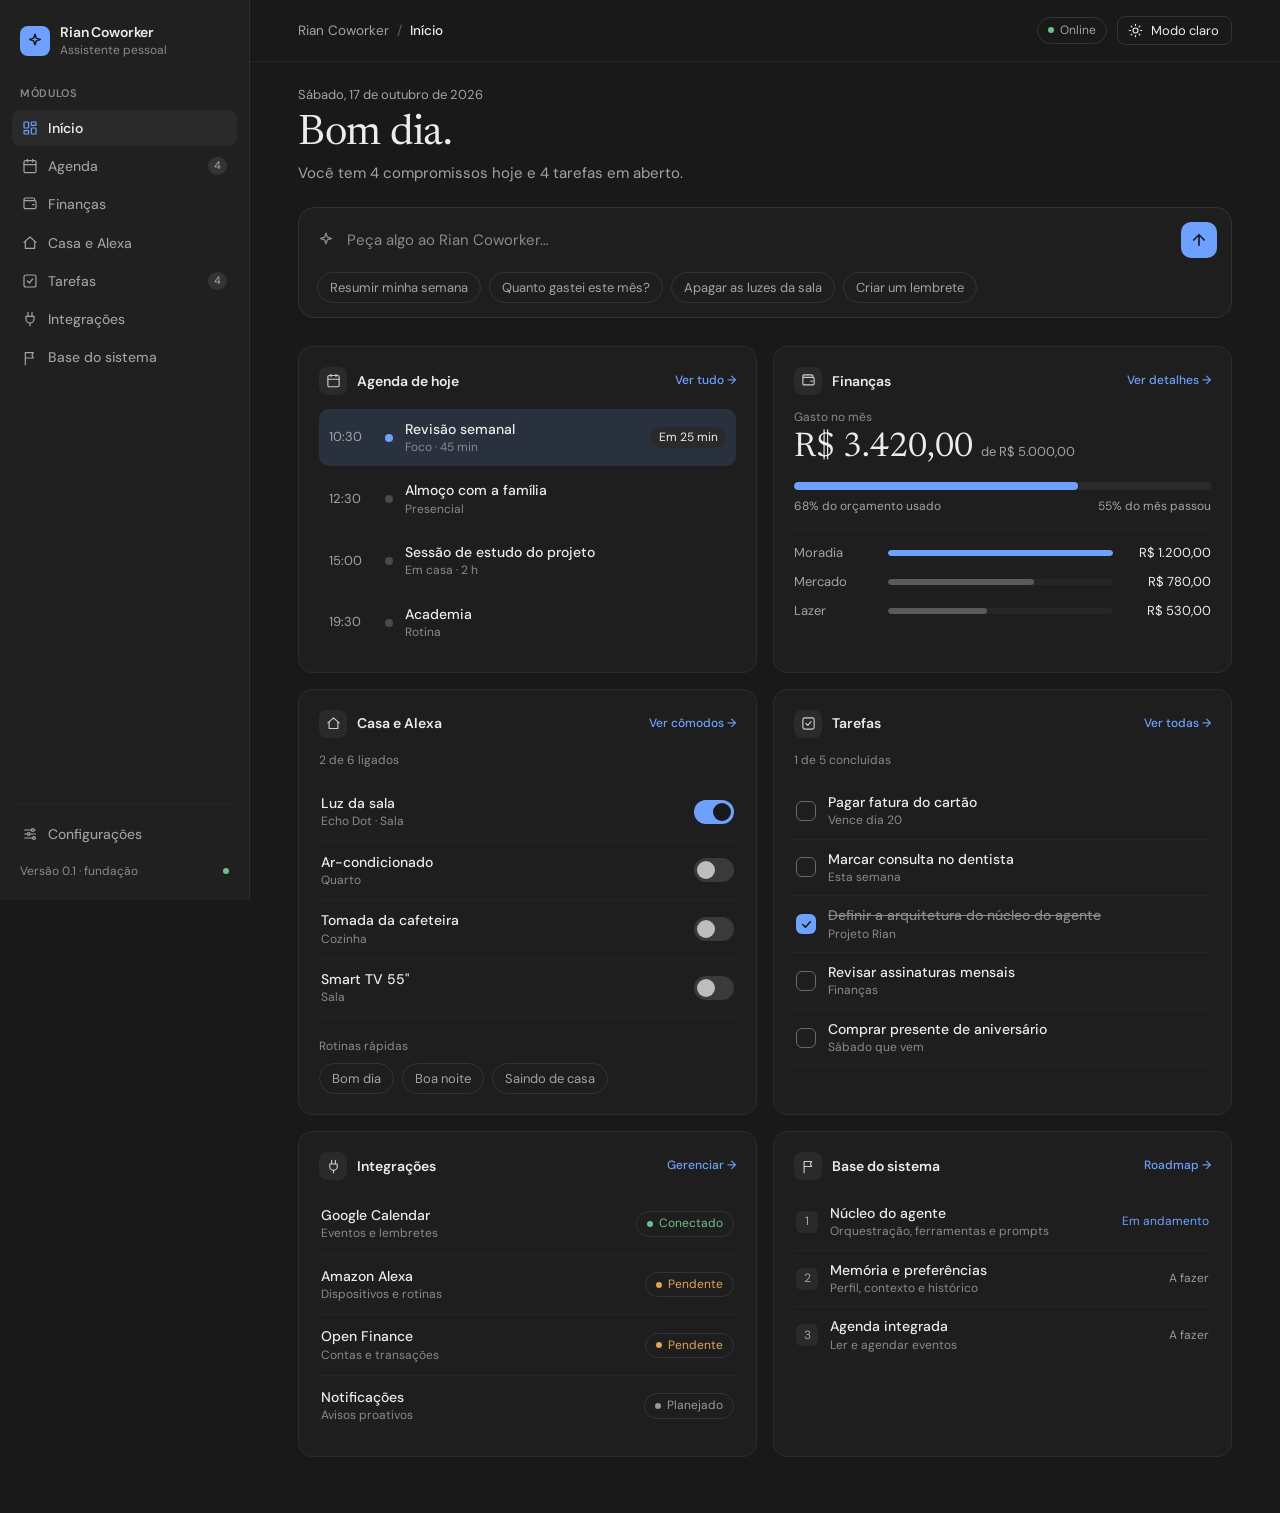
==== commit bc0ba3ea: "feat: calendario integrado" ====
--- a/index.html
+++ b/index.html
@@ -445,24 +445,32 @@
         <section id="page-agenda" class="page-view">
           <div class="page-header-row">
             <div class="page-header">
-              <span class="header-date">Google Calendar · Sincronizado</span>
+              <span id="calendar-header-status" class="header-date">Google Calendar · Verificando sincronização...</span>
               <h1 class="serif-title">Agenda</h1>
-              <p class="header-subtitle">Visualize seus compromissos, reuniões e blocos de foco organizados.</p>
-            </div>
-            <button class="btn-primary" type="button" data-toast="Criador de eventos rápido estará disponível em breve!">
-              <svg width="15" height="15" viewBox="0 0 24 24" fill="none" stroke="currentColor" stroke-width="2.2" stroke-linecap="round" stroke-linejoin="round">
-                <line x1="12" y1="5" x2="12" y2="19"></line><line x1="5" y1="12" x2="19" y2="12"></line>
-              </svg>
-              <span>Novo evento</span>
-            </button>
+              <p class="header-subtitle">Visualize seus compromissos, reuniões e blocos de foco sincronizados com sua conta Google.</p>
+            </div>
+            <div style="display: flex; gap: 10px; flex-wrap: wrap">
+              <button id="btn-quick-add-event" class="btn-secondary" type="button">
+                <svg width="15" height="15" viewBox="0 0 24 24" fill="none" stroke="currentColor" stroke-width="2" stroke-linecap="round" stroke-linejoin="round">
+                  <path d="M21 15a2 2 0 0 1-2 2H7l-4 4V5a2 2 0 0 1 2-2h14a2 2 0 0 1 2 2z"></path>
+                </svg>
+                <span>Adição Rápida</span>
+              </button>
+              <button id="btn-open-new-event" class="btn-primary" type="button">
+                <svg width="15" height="15" viewBox="0 0 24 24" fill="none" stroke="currentColor" stroke-width="2.2" stroke-linecap="round" stroke-linejoin="round">
+                  <line x1="12" y1="5" x2="12" y2="19"></line><line x1="5" y1="12" x2="19" y2="12"></line>
+                </svg>
+                <span>Novo evento</span>
+              </button>
+            </div>
           </div>
 
           <!-- Filtros de Período -->
           <div class="filter-tabs">
-            <button class="tab-btn active" type="button">Hoje (17 Out)</button>
-            <button class="tab-btn" type="button">Amanhã (18 Out)</button>
-            <button class="tab-btn" type="button">Esta semana</button>
-            <button class="tab-btn" type="button">Mês</button>
+            <button class="tab-btn active" type="button" data-calendar-filter="hoje">Hoje</button>
+            <button class="tab-btn" type="button" data-calendar-filter="amanha">Amanhã</button>
+            <button class="tab-btn" type="button" data-calendar-filter="semana">Esta semana</button>
+            <button class="tab-btn" type="button" data-calendar-filter="todos">Todos</button>
           </div>
 
           <!-- Linha do Tempo e Cards de Eventos -->
@@ -471,81 +479,59 @@
             <div class="card">
               <div class="card-header">
                 <h3 class="card-title">Manhã</h3>
-                <span class="card-badge">2 eventos</span>
-              </div>
-              <div style="display: flex; flex-direction: column; gap: 8px">
-                <div class="event-row is-next" style="border: 1px solid var(--accent-soft)">
-                  <span class="event-time">10:30</span>
-                  <span class="event-dot active"></span>
-                  <div class="event-info">
-                    <span class="event-title">Revisão semanal</span>
-                    <span class="event-meta">Foco e Alinhamento · Google Meet</span>
-                  </div>
-                  <span class="badge-pill">Em 25 min</span>
-                </div>
-                <div class="event-row">
-                  <span class="event-time">12:30</span>
-                  <span class="event-dot"></span>
-                  <div class="event-info">
-                    <span class="event-title">Almoço com a família</span>
-                    <span class="event-meta">Restaurante Central · Presencial</span>
-                  </div>
-                </div>
+                <span id="badge-morning-count" class="card-badge">Carregando...</span>
+              </div>
+              <div id="agenda-morning-events" style="display: flex; flex-direction: column; gap: 8px">
+                <!-- Preenchido via app.js -->
               </div>
             </div>
 
             <div class="card">
               <div class="card-header">
                 <h3 class="card-title">Tarde</h3>
-                <span class="card-badge">1 evento</span>
-              </div>
-              <div style="display: flex; flex-direction: column; gap: 8px">
-                <div class="event-row">
-                  <span class="event-time">15:00</span>
-                  <span class="event-dot"></span>
-                  <div class="event-info">
-                    <span class="event-title">Sessão de estudo do projeto</span>
-                    <span class="event-meta">Em casa · Bloco de 2 horas</span>
-                  </div>
-                </div>
+                <span id="badge-afternoon-count" class="card-badge">Carregando...</span>
+              </div>
+              <div id="agenda-afternoon-events" style="display: flex; flex-direction: column; gap: 8px">
+                <!-- Preenchido via app.js -->
               </div>
             </div>
 
             <div class="card">
               <div class="card-header">
                 <h3 class="card-title">Noite</h3>
-                <span class="card-badge">1 evento</span>
-              </div>
-              <div style="display: flex; flex-direction: column; gap: 8px">
-                <div class="event-row">
-                  <span class="event-time">19:30</span>
-                  <span class="event-dot"></span>
-                  <div class="event-info">
-                    <span class="event-title">Academia & Treino</span>
-                    <span class="event-meta">SmartFit · Rotina diária</span>
-                  </div>
-                </div>
-              </div>
-            </div>
-
-          </div>
-
-          <!-- Card de Integração Ativa -->
+                <span id="badge-evening-count" class="card-badge">Carregando...</span>
+              </div>
+              <div id="agenda-evening-events" style="display: flex; flex-direction: column; gap: 8px">
+                <!-- Preenchido via app.js -->
+              </div>
+            </div>
+
+          </div>
+
+          <!-- Card de Integração Ativa com Google Calendar -->
           <div class="card" style="flex-direction: row; align-items: center; justify-content: space-between; flex-wrap: wrap; gap: 12px">
             <div style="display: flex; align-items: center; gap: 12px">
-              <div class="card-icon" style="color: var(--ok)">
+              <div id="calendar-status-icon" class="card-icon" style="color: var(--ok)">
                 <svg width="16" height="16" viewBox="0 0 24 24" fill="none" stroke="currentColor" stroke-width="2" stroke-linecap="round" stroke-linejoin="round">
                   <path d="M22 11.08V12a10 10 0 1 1-5.93-9.14"></path><polyline points="22 4 12 14.01 9 11.01"></polyline>
                 </svg>
               </div>
               <div>
-                <div style="font-weight: 500">Conta Google conectada</div>
-                <div style="font-size: 12px; color: var(--text3)">Última sincronização feita há 2 minutos</div>
-              </div>
-            </div>
-            <button class="btn-secondary" type="button" data-toast="Agenda sincronizada com sucesso!">
-              Sincronizar agora
-            </button>
+                <div id="calendar-status-text" style="font-weight: 500">Google Calendar</div>
+                <div id="calendar-sync-time" style="font-size: 12px; color: var(--text3)">Pronto para sincronização</div>
+              </div>
+            </div>
+            <div style="display: flex; align-items: center; gap: 10px; flex-wrap: wrap">
+              <button id="btn-open-calendar-settings" class="btn-secondary" type="button">
+                Configurar / Conta
+              </button>
+              <button id="btn-sync-calendar" class="btn-primary" type="button">
+                <svg width="14" height="14" viewBox="0 0 24 24" fill="none" stroke="currentColor" stroke-width="2" stroke-linecap="round" stroke-linejoin="round">
+                  <path d="M21.5 2v6h-6M21.34 15.57a10 10 0 1 1-.57-8.38l5.67-5.67"></path>
+                </svg>
+                <span>Sincronizar agora</span>
+              </button>
+            </div>
           </div>
         </section>
 
@@ -822,11 +808,12 @@
                     <span style="font-size: 12px; color: var(--text3)">Agenda pessoal e trabalho</span>
                   </div>
                 </div>
-                <span class="badge-pill" style="color: var(--ok)">Conectado</span>
-              </div>
-              <p style="font-size: 13px; color: var(--text2); margin-top: 4px">Permite ao assistente consultar compromissos, alertar sobre conflitos e agendar tarefas automaticamente.</p>
-              <div style="margin-top: auto; display: flex; justify-content: flex-end">
-                <button class="btn-secondary" type="button" data-toast="Configurações do Google Calendar abertas.">Configurar</button>
+                <span id="badge-calendar-integration" class="badge-pill" style="color: var(--ok)">Verificando...</span>
+              </div>
+              <p style="font-size: 13px; color: var(--text2); margin-top: 4px">Permite ao assistente consultar compromissos, alertar sobre conflitos e agendar tarefas diretamente no Google Calendar oficial.</p>
+              <div style="margin-top: auto; display: flex; justify-content: flex-end; gap: 8px">
+                <button id="btn-config-calendar-integration" class="btn-secondary" type="button">Configurar API</button>
+                <button id="btn-auth-calendar-integration" class="btn-primary" type="button">Conectar com Google</button>
               </div>
             </div>
 
@@ -1069,6 +1056,178 @@
 
   </div>
 
+  <!-- ==========================================
+       MODAIS DE INTEGRAÇÃO COM GOOGLE CALENDAR
+       ========================================== -->
+
+  <!-- Modal 1: Novo Evento -->
+  <div id="modal-new-event" class="modal-backdrop">
+    <div class="modal-box">
+      <div class="modal-header">
+        <h3 class="modal-title">
+          <svg width="18" height="18" viewBox="0 0 24 24" fill="none" stroke="currentColor" stroke-width="2" style="color: var(--accent)">
+            <rect x="3" y="4" width="18" height="18" rx="2"></rect><path d="M16 2v4M8 2v4M3 10h18"></path>
+          </svg>
+          <span>Novo Evento no Google Calendar</span>
+        </h3>
+        <button type="button" class="modal-close-btn" data-close-modal="modal-new-event" aria-label="Fechar">
+          <svg width="18" height="18" viewBox="0 0 24 24" fill="none" stroke="currentColor" stroke-width="2"><line x1="18" y1="6" x2="6" y2="18"></line><line x1="6" y1="6" x2="18" y2="18"></line></svg>
+        </button>
+      </div>
+      <form id="form-new-event">
+        <div class="modal-body">
+          <div class="form-group">
+            <label class="form-label" for="event-title">Título do Evento *</label>
+            <input id="event-title" class="form-control" type="text" placeholder="Ex: Reunião de Planejamento" required>
+          </div>
+          
+          <div style="display: grid; grid-template-columns: 1fr 1fr; gap: 12px">
+            <div class="form-group">
+              <label class="form-label" for="event-start">Início *</label>
+              <input id="event-start" class="form-control" type="datetime-local" required>
+            </div>
+            <div class="form-group">
+              <label class="form-label" for="event-end">Término *</label>
+              <input id="event-end" class="form-control" type="datetime-local" required>
+            </div>
+          </div>
+
+          <div class="form-group">
+            <label class="form-label" for="event-location">Local / Sala</label>
+            <input id="event-location" class="form-control" type="text" placeholder="Ex: Escritório ou Link externo">
+          </div>
+
+          <div style="display: flex; align-items: center; gap: 10px; padding: 4px 0">
+            <input id="event-meet" type="checkbox" style="width: 16px; height: 16px; accent-color: var(--accent); cursor: pointer">
+            <label for="event-meet" style="font-size: 13.5px; cursor: pointer; user-select: none">
+              Adicionar link de videoconferência do <strong>Google Meet</strong>
+            </label>
+          </div>
+
+          <div class="form-group">
+            <label class="form-label" for="event-description">Descrição / Notas</label>
+            <textarea id="event-description" class="form-control" rows="3" placeholder="Pautas, anotações e detalhes do compromisso..."></textarea>
+          </div>
+        </div>
+        <div class="modal-footer">
+          <button type="button" class="btn-secondary" data-close-modal="modal-new-event">Cancelar</button>
+          <button type="submit" class="btn-primary" id="btn-submit-new-event">Criar Evento</button>
+        </div>
+      </form>
+    </div>
+  </div>
+
+  <!-- Modal 2: Adição Rápida (Linguagem Natural) -->
+  <div id="modal-quick-add" class="modal-backdrop">
+    <div class="modal-box">
+      <div class="modal-header">
+        <h3 class="modal-title">
+          <svg width="18" height="18" viewBox="0 0 24 24" fill="none" stroke="currentColor" stroke-width="2" style="color: var(--accent)">
+            <path d="M21 15a2 2 0 0 1-2 2H7l-4 4V5a2 2 0 0 1 2-2h14a2 2 0 0 1 2 2z"></path>
+          </svg>
+          <span>Adição Rápida de Compromisso</span>
+        </h3>
+        <button type="button" class="modal-close-btn" data-close-modal="modal-quick-add" aria-label="Fechar">
+          <svg width="18" height="18" viewBox="0 0 24 24" fill="none" stroke="currentColor" stroke-width="2"><line x1="18" y1="6" x2="6" y2="18"></line><line x1="6" y1="6" x2="18" y2="18"></line></svg>
+        </button>
+      </div>
+      <form id="form-quick-add-event">
+        <div class="modal-body">
+          <p style="font-size: 13px; color: var(--text2)">
+            Digite o compromisso em linguagem natural. A API do Google Calendar ou o assistente entenderá data, horário e título automaticamente:
+          </p>
+          <div class="form-group">
+            <input id="quick-add-text" class="form-control" type="text" placeholder="Ex: Almoço com Rian amanhã às 12h30 no restaurante" required>
+          </div>
+        </div>
+        <div class="modal-footer">
+          <button type="button" class="btn-secondary" data-close-modal="modal-quick-add">Cancelar</button>
+          <button type="submit" class="btn-primary">Agendar</button>
+        </div>
+      </form>
+    </div>
+  </div>
+
+  <!-- Modal 3: Configurações & OAuth do Google Calendar -->
+  <div id="modal-google-calendar" class="modal-backdrop">
+    <div class="modal-box" style="max-width: 560px">
+      <div class="modal-header">
+        <h3 class="modal-title">
+          <svg width="18" height="18" viewBox="0 0 24 24" fill="none" stroke="currentColor" stroke-width="2" style="color: var(--ok)">
+            <rect x="3" y="4" width="18" height="18" rx="2"></rect><path d="M16 2v4M8 2v4M3 10h18"></path>
+          </svg>
+          <span>Integração Google Calendar API</span>
+        </h3>
+        <button type="button" class="modal-close-btn" data-close-modal="modal-google-calendar" aria-label="Fechar">
+          <svg width="18" height="18" viewBox="0 0 24 24" fill="none" stroke="currentColor" stroke-width="2"><line x1="18" y1="6" x2="6" y2="18"></line><line x1="6" y1="6" x2="18" y2="18"></line></svg>
+        </button>
+      </div>
+      <div class="modal-body">
+        
+        <!-- Status Atual -->
+        <div class="card" style="padding: 14px; gap: 8px; background: var(--raised)">
+          <div style="display: flex; align-items: center; justify-content: space-between">
+            <span style="font-size: 12px; color: var(--text3)">Status da Integração</span>
+            <span id="modal-cal-status-badge" class="badge-pill" style="color: var(--ok)">Verificando...</span>
+          </div>
+          <div id="modal-cal-account-info" style="font-weight: 500; font-size: 14.5px">
+            Verificando conexão...
+          </div>
+          <div id="modal-cal-details" style="font-size: 12px; color: var(--text3)">
+            Conecte sua conta Google para ler e gravar eventos na sua agenda oficial.
+          </div>
+          <div style="display: flex; gap: 8px; margin-top: 6px">
+            <button id="modal-btn-connect-google" class="btn-primary" type="button" style="padding: 6px 14px; font-size: 12.5px">
+              Conectar com Google
+            </button>
+            <button id="modal-btn-disconnect-google" class="btn-secondary" type="button" style="padding: 6px 14px; font-size: 12.5px; display: none">
+              Desconectar
+            </button>
+          </div>
+        </div>
+
+        <!-- Formulário de Credenciais OAuth 2.0 -->
+        <form id="form-google-credentials" style="display: flex; flex-direction: column; gap: 14px">
+          <div style="font-weight: 600; font-size: 13.5px; color: var(--text)">
+            Credenciais do Google Cloud Console
+          </div>
+          <p style="font-size: 12px; color: var(--text3); margin: 0">
+            Você precisa de um <strong>Client ID</strong> e <strong>Client Secret</strong> de um projeto com a Google Calendar API ativada.
+          </p>
+
+          <div class="form-group">
+            <label class="form-label" for="google-client-id">Google Client ID</label>
+            <input id="google-client-id" class="form-control" type="text" placeholder="Ex: 123456789-abcdef.apps.googleusercontent.com">
+          </div>
+
+          <div class="form-group">
+            <label class="form-label" for="google-client-secret">Google Client Secret</label>
+            <input id="google-client-secret" class="form-control" type="password" placeholder="Ex: GOCSPX-xxxxxxxxxxxxxxxxxxxx">
+          </div>
+
+          <div class="form-group">
+            <label class="form-label" for="google-redirect-uri">URI de Redirecionamento Autorizado</label>
+            <input id="google-redirect-uri" class="form-control" type="text" value="http://localhost:3001/api/calendar/callback" readonly style="opacity: 0.8; cursor: not-allowed">
+            <span style="font-size: 11px; color: var(--text3)">Adicione exatamente este endereço no Google Cloud Console.</span>
+          </div>
+
+          <div style="display: flex; justify-content: space-between; align-items: center; margin-top: 4px">
+            <a href="./integrations/google-calendar/COMO-CONFIGURAR-GOOGLE-CALENDAR.md" target="_blank" style="font-size: 12px; color: var(--accent); text-decoration: underline">
+              Ver guia passo a passo ↗
+            </a>
+            <button type="submit" class="btn-secondary" style="padding: 6px 14px">
+              Salvar Credenciais
+            </button>
+          </div>
+        </form>
+
+      </div>
+      <div class="modal-footer">
+        <button type="button" class="btn-secondary" data-close-modal="modal-google-calendar">Fechar</button>
+      </div>
+    </div>
+  </div>
+
   <!-- Container de Toasts para feedback visual instantâneo -->
   <div id="toast-container" class="toast-container"></div>
 
--- a/style.css
+++ b/style.css
@@ -0,0 +1,955 @@
+/* ==========================================================================
+   Rian Coworker - Design System & Stylesheet
+   Fiel ao design de referência do Dashboard Mockup
+   ========================================================================== */
+
+:root {
+  /* Dark Theme (Default) */
+  --bg: #191919;
+  --side: #202020;
+  --card: #1e1e1e;
+  --border: #2c2c2c;
+  --border-soft: #262626;
+  --hover: #262626;
+  --raised: #2a2a2a;
+  --line: #333333;
+  --text: #ececec;
+  --text2: #a3a3a3;
+  --text3: #8a8a8a;
+  --faint: #5c5c5c;
+  --check: #6a6a6a;
+  --track: #2a2a2a;
+  --track2: #262626;
+  --bar: #5a5a5a;
+  --dot-idle: #4a4a4a;
+  --toggle-off: #3a3a3a;
+  --knob-off: #bdbdbd;
+  --knob-on: #191919;
+  --accent: #6EA1FF;
+  --accent-soft: rgba(110, 161, 255, 0.14);
+  --on-accent: #191919;
+  --ok: #6fbf8f;
+  --warn: #e0a45a;
+  --plan: #9a9a9a;
+  --icon: #cfcfcf;
+  --radius-sm: 6px;
+  --radius-md: 10px;
+  --radius-lg: 14px;
+  --radius-xl: 16px;
+  --radius-pill: 999px;
+  --transition: all 0.2s cubic-bezier(0.16, 1, 0.3, 1);
+}
+
+[data-theme="light"] {
+  --bg: #ffffff;
+  --side: #f7f7f5;
+  --card: #ffffff;
+  --border: #e9e9e7;
+  --border-soft: #efefed;
+  --hover: #efefed;
+  --raised: #efefed;
+  --line: #dcdcd9;
+  --text: #37352f;
+  --text2: #6b6a66;
+  --text3: #73726e;
+  --faint: #b8b7b3;
+  --check: #8f8e8a;
+  --track: #ebebea;
+  --track2: #efefed;
+  --bar: #c9c8c4;
+  --dot-idle: #c4c3bf;
+  --toggle-off: #d3d2ce;
+  --knob-off: #ffffff;
+  --knob-on: #ffffff;
+  --accent: #2F6FDB;
+  --accent-soft: #E8F0FD;
+  --on-accent: #ffffff;
+  --ok: #1a7f4b;
+  --warn: #a35f00;
+  --plan: #73726e;
+  --icon: #5f5e5b;
+}
+
+/* Base resets */
+* {
+  box-sizing: border-box;
+  margin: 0;
+  padding: 0;
+}
+
+html, body {
+  height: 100%;
+  background: var(--bg);
+  color: var(--text);
+  font-family: 'DM Sans', system-ui, -apple-system, BlinkMacSystemFont, 'Segoe UI', Roboto, sans-serif;
+  font-size: 14px;
+  line-height: 1.45;
+  -webkit-font-smoothing: antialiased;
+}
+
+a {
+  color: inherit;
+  text-decoration: none;
+}
+
+button {
+  font-family: inherit;
+  font-size: inherit;
+  cursor: pointer;
+  background: none;
+  border: none;
+  color: inherit;
+}
+
+button:focus-visible, a:focus-visible, input:focus-visible, select:focus-visible, textarea:focus-visible {
+  outline: 2px solid var(--accent);
+  outline-offset: 2px;
+}
+
+input, select, textarea {
+  font-family: inherit;
+  color: var(--text);
+}
+
+input::placeholder, textarea::placeholder {
+  color: var(--text3);
+  opacity: 1;
+}
+
+/* Layout App Shell */
+.app-container {
+  display: flex;
+  min-height: 100vh;
+  background: var(--bg);
+  position: relative;
+}
+
+/* Sidebar */
+.sidebar {
+  width: 250px;
+  flex: 0 0 250px;
+  background: var(--side);
+  border-right: 1px solid var(--border);
+  padding: 16px 12px;
+  display: flex;
+  flex-direction: column;
+  gap: 20px;
+  position: sticky;
+  top: 0;
+  height: 100vh;
+  overflow-y: auto;
+  z-index: 100;
+  transition: transform 0.25s ease;
+}
+
+.brand-header {
+  display: flex;
+  align-items: center;
+  gap: 10px;
+  padding: 6px 8px;
+  border-radius: var(--radius-md);
+  cursor: pointer;
+}
+
+.brand-icon {
+  width: 30px;
+  height: 30px;
+  border-radius: 8px;
+  background: var(--accent);
+  color: var(--on-accent);
+  display: flex;
+  align-items: center;
+  justify-content: center;
+  flex-shrink: 0;
+}
+
+.brand-title {
+  font-weight: 600;
+  font-size: 14px;
+  letter-spacing: -0.01em;
+}
+
+.brand-sub {
+  font-size: 12px;
+  color: var(--text3);
+}
+
+.nav-section {
+  display: flex;
+  flex-direction: column;
+  gap: 2px;
+}
+
+.nav-label {
+  font-size: 11px;
+  letter-spacing: 0.06em;
+  text-transform: uppercase;
+  color: var(--text3);
+  padding: 0 8px 6px;
+  font-weight: 600;
+}
+
+.nav-item {
+  display: flex;
+  align-items: center;
+  gap: 10px;
+  padding: 8px 10px;
+  border-radius: 8px;
+  color: var(--text2);
+  transition: var(--transition);
+  cursor: pointer;
+  user-select: none;
+  font-weight: 450;
+  position: relative;
+}
+
+.nav-item:hover {
+  background: var(--hover);
+  color: var(--text);
+}
+
+.nav-item.active {
+  background: var(--raised);
+  color: var(--text);
+  font-weight: 550;
+}
+
+.nav-item.active svg {
+  color: var(--accent);
+}
+
+.nav-item svg {
+  flex-shrink: 0;
+  transition: color 0.15s ease;
+}
+
+.nav-item .badge {
+  margin-left: auto;
+  font-size: 11px;
+  padding: 1px 6px;
+  border-radius: var(--radius-pill);
+  background: var(--line);
+  color: var(--text2);
+}
+
+.sidebar-footer {
+  margin-top: auto;
+  display: flex;
+  flex-direction: column;
+  gap: 6px;
+  padding-top: 12px;
+  border-top: 1px solid var(--border-soft);
+}
+
+.sidebar-version {
+  padding: 4px 8px;
+  font-size: 12px;
+  color: var(--text3);
+  display: flex;
+  align-items: center;
+  justify-content: space-between;
+}
+
+/* Mobile Sidebar Backdrop & Toggle */
+.mobile-overlay {
+  display: none;
+  position: fixed;
+  inset: 0;
+  background: rgba(0, 0, 0, 0.6);
+  z-index: 90;
+}
+
+.mobile-toggle-btn {
+  display: none;
+  width: 36px;
+  height: 36px;
+  border-radius: 8px;
+  border: 1px solid var(--line);
+  background: var(--card);
+  align-items: center;
+  justify-content: center;
+  color: var(--text);
+}
+
+/* Main Content Area */
+.main-wrapper {
+  flex: 1 1 auto;
+  min-width: 0;
+  display: flex;
+  flex-direction: column;
+  min-height: 100vh;
+}
+
+/* Topbar */
+.topbar {
+  display: flex;
+  align-items: center;
+  justify-content: space-between;
+  gap: 16px;
+  padding: 16px clamp(16px, 4vw, 48px);
+  border-bottom: 1px solid var(--border-soft);
+  background: var(--bg);
+  position: sticky;
+  top: 0;
+  z-index: 50;
+}
+
+.breadcrumbs {
+  display: flex;
+  align-items: center;
+  gap: 8px;
+  color: var(--text2);
+  font-size: 13.5px;
+}
+
+.breadcrumbs .sep {
+  color: var(--faint);
+}
+
+.breadcrumbs .current {
+  color: var(--text);
+  font-weight: 500;
+}
+
+.topbar-actions {
+  display: flex;
+  align-items: center;
+  gap: 10px;
+}
+
+.status-chip {
+  display: inline-flex;
+  align-items: center;
+  gap: 6px;
+  padding: 4px 10px;
+  border-radius: var(--radius-pill);
+  border: 1px solid var(--line);
+  color: var(--text2);
+  font-size: 12px;
+}
+
+.dot-status {
+  width: 6px;
+  height: 6px;
+  border-radius: 50%;
+  background: var(--warn);
+}
+
+.dot-status.ok {
+  background: var(--ok);
+}
+
+.theme-toggle-btn {
+  display: inline-flex;
+  align-items: center;
+  gap: 8px;
+  padding: 5px 12px 5px 10px;
+  border-radius: 8px;
+  border: 1px solid var(--line);
+  background: transparent;
+  color: var(--text);
+  font-size: 13px;
+  transition: var(--transition);
+}
+
+.theme-toggle-btn:hover {
+  background: var(--hover);
+}
+
+/* Page Views Container */
+.content-body {
+  flex: 1;
+  padding: 24px clamp(16px, 4vw, 48px) 56px;
+  max-width: 1160px;
+  width: 100%;
+  margin: 0 auto;
+}
+
+.page-view {
+  display: none;
+  animation: fadeIn 0.2s cubic-bezier(0.16, 1, 0.3, 1);
+  flex-direction: column;
+  gap: 28px;
+}
+
+.page-view.active {
+  display: flex;
+}
+
+@keyframes fadeIn {
+  from {
+    opacity: 0;
+    transform: translateY(4px);
+  }
+  to {
+    opacity: 1;
+    transform: translateY(0);
+  }
+}
+
+/* Typography Helpers */
+.serif-title {
+  font-family: 'Newsreader', Georgia, serif;
+  font-weight: 400;
+  font-size: 42px;
+  line-height: 1.1;
+  letter-spacing: -0.01em;
+}
+
+.serif-number {
+  font-family: 'Newsreader', Georgia, serif;
+  font-size: 34px;
+  line-height: 1.1;
+}
+
+.page-header {
+  display: flex;
+  flex-direction: column;
+  gap: 6px;
+}
+
+.page-header-row {
+  display: flex;
+  flex-wrap: wrap;
+  align-items: flex-end;
+  justify-content: space-between;
+  gap: 16px;
+}
+
+.header-subtitle {
+  font-size: 15px;
+  color: var(--text2);
+}
+
+.header-date {
+  font-size: 13px;
+  color: var(--text2);
+}
+
+/* Prompt Box */
+.prompt-card {
+  background: var(--card);
+  border: 1px solid var(--line);
+  border-radius: var(--radius-xl);
+  padding: 14px 14px 14px 18px;
+  display: flex;
+  flex-direction: column;
+  gap: 14px;
+}
+
+.prompt-input-row {
+  display: flex;
+  align-items: center;
+  gap: 12px;
+}
+
+.prompt-input {
+  flex: 1;
+  min-width: 0;
+  background: transparent;
+  border: 0;
+  color: var(--text);
+  font-size: 15px;
+  padding: 8px 0;
+}
+
+.prompt-submit {
+  width: 36px;
+  height: 36px;
+  flex: 0 0 36px;
+  border-radius: 10px;
+  border: 0;
+  background: var(--accent);
+  color: var(--on-accent);
+  display: flex;
+  align-items: center;
+  justify-content: center;
+  transition: opacity 0.15s ease;
+}
+
+.prompt-submit:hover {
+  opacity: 0.9;
+}
+
+.chips-row {
+  display: flex;
+  flex-wrap: wrap;
+  gap: 8px;
+}
+
+.chip {
+  padding: 6px 12px;
+  border-radius: var(--radius-pill);
+  border: 1px solid var(--line);
+  background: transparent;
+  color: var(--text2);
+  font-size: 13px;
+  transition: var(--transition);
+}
+
+.chip:hover {
+  border-color: var(--text3);
+  color: var(--text);
+  background: var(--hover);
+}
+
+/* Card Grid */
+.cards-grid {
+  display: grid;
+  grid-template-columns: repeat(auto-fit, minmax(330px, 1fr));
+  gap: 16px;
+}
+
+/* Card Component */
+.card {
+  background: var(--card);
+  border: 1px solid var(--border);
+  border-radius: var(--radius-lg);
+  padding: 20px;
+  display: flex;
+  flex-direction: column;
+  gap: 14px;
+  min-width: 0;
+}
+
+.card-header {
+  display: flex;
+  align-items: center;
+  gap: 10px;
+}
+
+.card-icon {
+  width: 28px;
+  height: 28px;
+  border-radius: 8px;
+  background: var(--raised);
+  color: var(--icon);
+  display: flex;
+  align-items: center;
+  justify-content: center;
+  flex-shrink: 0;
+}
+
+.card-title {
+  margin: 0;
+  font-size: 14px;
+  font-weight: 600;
+  flex: 1;
+}
+
+.card-badge {
+  font-size: 12px;
+  color: var(--text3);
+}
+
+.card-action-link {
+  font-size: 12px;
+  color: var(--accent);
+  font-weight: 500;
+  display: inline-flex;
+  align-items: center;
+  gap: 4px;
+  transition: opacity 0.15s ease;
+  cursor: pointer;
+}
+
+.card-action-link:hover {
+  text-decoration: underline;
+}
+
+/* Common Widget Elements */
+.event-row {
+  display: flex;
+  align-items: center;
+  gap: 12px;
+  padding: 10px 10px;
+  border-radius: 10px;
+  transition: var(--transition);
+}
+
+.event-row.is-next {
+  background: var(--accent-soft);
+}
+
+.event-time {
+  width: 44px;
+  flex: 0 0 44px;
+  font-size: 13px;
+  color: var(--text2);
+  font-variant-numeric: tabular-nums;
+}
+
+.event-dot {
+  width: 8px;
+  height: 8px;
+  flex: 0 0 8px;
+  border-radius: 50%;
+  background: var(--dot-idle);
+}
+
+.event-dot.active {
+  background: var(--accent);
+}
+
+.event-info {
+  flex: 1;
+  min-width: 0;
+  display: flex;
+  flex-direction: column;
+}
+
+.event-title {
+  font-weight: 500;
+}
+
+.event-meta {
+  font-size: 12px;
+  color: var(--text3);
+}
+
+.badge-pill {
+  font-size: 12px;
+  padding: 2px 8px;
+  border-radius: var(--radius-pill);
+  background: var(--raised);
+  color: var(--text);
+  white-space: nowrap;
+}
+
+/* Toggle Switch */
+.switch-btn {
+  width: 40px;
+  height: 24px;
+  flex: 0 0 40px;
+  border-radius: var(--radius-pill);
+  padding: 3px;
+  background: var(--toggle-off);
+  display: flex;
+  align-items: center;
+  transition: background 0.2s cubic-bezier(0.16, 1, 0.3, 1);
+  cursor: pointer;
+}
+
+.switch-btn[aria-pressed="true"] {
+  background: var(--accent);
+  justify-content: flex-end;
+}
+
+.switch-btn[aria-pressed="false"] {
+  justify-content: flex-start;
+}
+
+.switch-knob {
+  width: 18px;
+  height: 18px;
+  border-radius: 50%;
+  background: var(--knob-off);
+  transition: transform 0.2s cubic-bezier(0.16, 1, 0.3, 1);
+}
+
+.switch-btn[aria-pressed="true"] .switch-knob {
+  background: var(--knob-on);
+}
+
+/* Checkbox Button */
+.checkbox-btn {
+  width: 20px;
+  height: 20px;
+  flex: 0 0 20px;
+  border-radius: 6px;
+  border: 1.5px solid var(--check);
+  background: transparent;
+  padding: 0;
+  display: flex;
+  align-items: center;
+  justify-content: center;
+  transition: var(--transition);
+}
+
+.checkbox-btn.checked {
+  border: 0;
+  background: var(--accent);
+  color: var(--on-accent);
+}
+
+/* Progress bar */
+.progress-track {
+  position: relative;
+  height: 8px;
+  border-radius: var(--radius-pill);
+  background: var(--track);
+  overflow: hidden;
+}
+
+.progress-fill {
+  height: 100%;
+  border-radius: var(--radius-pill);
+  background: var(--accent);
+  transition: width 0.3s ease;
+}
+
+/* Tab Filter Bar */
+.filter-tabs {
+  display: flex;
+  align-items: center;
+  gap: 6px;
+  border-bottom: 1px solid var(--border-soft);
+  padding-bottom: 10px;
+  overflow-x: auto;
+}
+
+.tab-btn {
+  padding: 6px 14px;
+  border-radius: var(--radius-pill);
+  font-size: 13px;
+  color: var(--text2);
+  border: 1px solid transparent;
+  transition: var(--transition);
+  white-space: nowrap;
+}
+
+.tab-btn:hover {
+  color: var(--text);
+  background: var(--hover);
+}
+
+.tab-btn.active {
+  background: var(--raised);
+  color: var(--text);
+  border-color: var(--line);
+  font-weight: 500;
+}
+
+/* Action button primary / secondary */
+.btn-primary {
+  display: inline-flex;
+  align-items: center;
+  gap: 8px;
+  padding: 8px 16px;
+  border-radius: 8px;
+  background: var(--accent);
+  color: var(--on-accent);
+  font-weight: 550;
+  font-size: 13.5px;
+  transition: opacity 0.15s ease;
+}
+
+.btn-primary:hover {
+  opacity: 0.92;
+}
+
+.btn-secondary {
+  display: inline-flex;
+  align-items: center;
+  gap: 8px;
+  padding: 8px 16px;
+  border-radius: 8px;
+  background: var(--raised);
+  border: 1px solid var(--line);
+  color: var(--text);
+  font-size: 13.5px;
+  transition: var(--transition);
+}
+
+.btn-secondary:hover {
+  background: var(--hover);
+}
+
+/* Form controls */
+.form-group {
+  display: flex;
+  flex-direction: column;
+  gap: 6px;
+}
+
+.form-label {
+  font-size: 13px;
+  font-weight: 500;
+  color: var(--text2);
+}
+
+.form-control {
+  background: var(--raised);
+  border: 1px solid var(--line);
+  border-radius: 8px;
+  padding: 9px 12px;
+  color: var(--text);
+  font-size: 14px;
+}
+
+.form-control:focus {
+  border-color: var(--accent);
+  outline: none;
+}
+
+/* Table styles */
+.data-table {
+  width: 100%;
+  border-collapse: collapse;
+  font-size: 13.5px;
+}
+
+.data-table th {
+  text-align: left;
+  padding: 10px 12px;
+  color: var(--text3);
+  font-weight: 500;
+  border-bottom: 1px solid var(--border-soft);
+}
+
+.data-table td {
+  padding: 12px;
+  border-bottom: 1px solid var(--border-soft);
+}
+
+.data-table tr:hover td {
+  background: var(--hover);
+}
+
+/* Toast Notification */
+.toast-container {
+  position: fixed;
+  bottom: 24px;
+  right: 24px;
+  z-index: 1000;
+  display: flex;
+  flex-direction: column;
+  gap: 8px;
+  pointer-events: none;
+}
+
+.toast {
+  padding: 10px 16px;
+  background: var(--card);
+  border: 1px solid var(--line);
+  border-radius: var(--radius-md);
+  color: var(--text);
+  box-shadow: 0 10px 30px rgba(0,0,0,0.3);
+  display: flex;
+  align-items: center;
+  gap: 10px;
+  font-size: 13.5px;
+  transform: translateY(20px);
+  opacity: 0;
+  transition: all 0.3s cubic-bezier(0.16, 1, 0.3, 1);
+  pointer-events: auto;
+}
+
+.toast.show {
+  transform: translateY(0);
+  opacity: 1;
+}
+
+/* Responsive Rules */
+@media (max-width: 860px) {
+  .sidebar {
+    position: fixed;
+    top: 0;
+    left: 0;
+    bottom: 0;
+    transform: translateX(-100%);
+    box-shadow: 0 0 40px rgba(0,0,0,0.5);
+  }
+
+  .sidebar.open {
+    transform: translateX(0);
+  }
+
+  .mobile-overlay.active {
+    display: block;
+  }
+
+  .mobile-toggle-btn {
+    display: inline-flex;
+  }
+
+  .cards-grid {
+    grid-template-columns: 1fr;
+  }
+}
+
+/* Modal Windows */
+.modal-backdrop {
+  position: fixed;
+  inset: 0;
+  background: rgba(0, 0, 0, 0.65);
+  backdrop-filter: blur(4px);
+  z-index: 2000;
+  display: none;
+  align-items: center;
+  justify-content: center;
+  padding: 16px;
+  animation: modalFadeIn 0.2s cubic-bezier(0.16, 1, 0.3, 1);
+}
+
+.modal-backdrop.active {
+  display: flex;
+}
+
+.modal-box {
+  background: var(--card);
+  border: 1px solid var(--border);
+  border-radius: var(--radius-xl);
+  width: 100%;
+  max-width: 520px;
+  box-shadow: 0 20px 40px rgba(0, 0, 0, 0.4);
+  display: flex;
+  flex-direction: column;
+  overflow: hidden;
+  max-height: 90vh;
+}
+
+.modal-header {
+  padding: 18px 20px;
+  border-bottom: 1px solid var(--border-soft);
+  display: flex;
+  align-items: center;
+  justify-content: space-between;
+}
+
+.modal-title {
+  font-size: 16px;
+  font-weight: 600;
+  display: flex;
+  align-items: center;
+  gap: 10px;
+}
+
+.modal-close-btn {
+  width: 32px;
+  height: 32px;
+  border-radius: 8px;
+  display: flex;
+  align-items: center;
+  justify-content: center;
+  color: var(--text3);
+  transition: var(--transition);
+}
+
+.modal-close-btn:hover {
+  background: var(--hover);
+  color: var(--text);
+}
+
+.modal-body {
+  padding: 20px;
+  display: flex;
+  flex-direction: column;
+  gap: 16px;
+  overflow-y: auto;
+}
+
+.modal-footer {
+  padding: 14px 20px;
+  border-top: 1px solid var(--border-soft);
+  display: flex;
+  align-items: center;
+  justify-content: flex-end;
+  gap: 10px;
+  background: var(--side);
+}
+
+@keyframes modalFadeIn {
+  from { opacity: 0; transform: scale(0.97); }
+  to { opacity: 1; transform: scale(1); }
+}
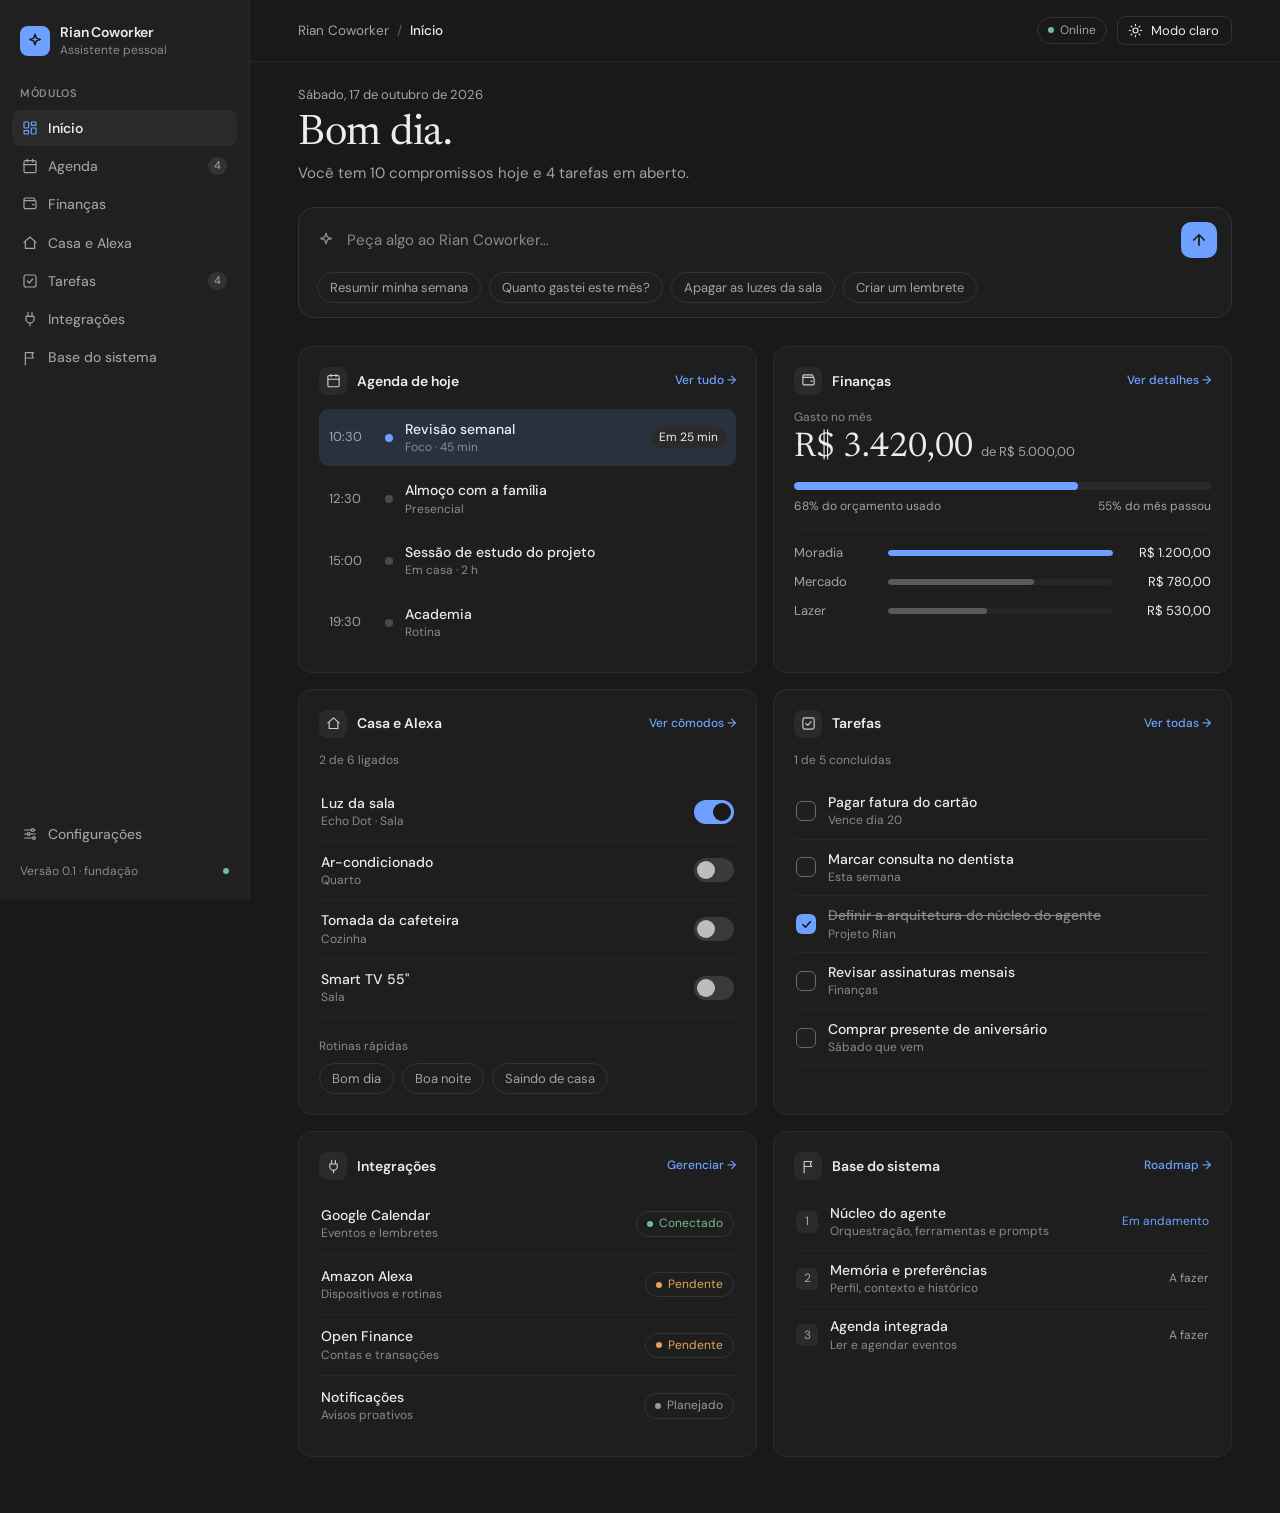
==== commit aaf687c3: "feat: visualizações de mês, semana e programação no calendário Substitui os cards Manhã/Tarde/Noite " ====
--- a/index.html
+++ b/index.html
@@ -465,44 +465,104 @@
             </div>
           </div>
 
-          <!-- Filtros de Período -->
-          <div class="filter-tabs">
-            <button class="tab-btn active" type="button" data-calendar-filter="hoje">Hoje</button>
-            <button class="tab-btn" type="button" data-calendar-filter="amanha">Amanhã</button>
-            <button class="tab-btn" type="button" data-calendar-filter="semana">Esta semana</button>
-            <button class="tab-btn" type="button" data-calendar-filter="todos">Todos</button>
-          </div>
-
-          <!-- Linha do Tempo e Cards de Eventos -->
-          <div style="display: grid; grid-template-columns: repeat(auto-fit, minmax(320px, 1fr)); gap: 16px">
+          <!-- Filtros de Contas Google Conectadas -->
+          <div id="calendar-accounts-bar" style="display: flex; align-items: center; gap: 8px; flex-wrap: wrap; margin-top: -6px">
+            <!-- Gerado via app.js -->
+          </div>
+
+          <!-- Container do Calendário Estilo Google Calendar -->
+          <div class="calendar-container">
             
-            <div class="card">
-              <div class="card-header">
-                <h3 class="card-title">Manhã</h3>
-                <span id="badge-morning-count" class="card-badge">Carregando...</span>
-              </div>
-              <div id="agenda-morning-events" style="display: flex; flex-direction: column; gap: 8px">
-                <!-- Preenchido via app.js -->
-              </div>
-            </div>
-
-            <div class="card">
-              <div class="card-header">
-                <h3 class="card-title">Tarde</h3>
-                <span id="badge-afternoon-count" class="card-badge">Carregando...</span>
-              </div>
-              <div id="agenda-afternoon-events" style="display: flex; flex-direction: column; gap: 8px">
-                <!-- Preenchido via app.js -->
-              </div>
-            </div>
-
-            <div class="card">
-              <div class="card-header">
-                <h3 class="card-title">Noite</h3>
-                <span id="badge-evening-count" class="card-badge">Carregando...</span>
-              </div>
-              <div id="agenda-evening-events" style="display: flex; flex-direction: column; gap: 8px">
-                <!-- Preenchido via app.js -->
+            <!-- Barra de Ferramentas / Navegação -->
+            <div class="calendar-toolbar">
+              <div class="calendar-nav-group">
+                <button id="cal-btn-today" class="btn-secondary" type="button" style="padding: 5px 14px; font-size: 13px">
+                  Hoje
+                </button>
+                <button id="cal-btn-prev" class="calendar-btn-arrow" type="button" aria-label="Período anterior">
+                  <svg width="16" height="16" viewBox="0 0 24 24" fill="none" stroke="currentColor" stroke-width="2"><polyline points="15 18 9 12 15 6"></polyline></svg>
+                </button>
+                <button id="cal-btn-next" class="calendar-btn-arrow" type="button" aria-label="Próximo período">
+                  <svg width="16" height="16" viewBox="0 0 24 24" fill="none" stroke="currentColor" stroke-width="2"><polyline points="9 18 15 12 9 6"></polyline></svg>
+                </button>
+                <span id="cal-period-title" class="calendar-period-title">Outubro de 2026</span>
+              </div>
+
+              <!-- Seletor de Modos (Mês / Semana / Programação) -->
+              <div class="calendar-view-mode-tabs">
+                <button class="calendar-view-btn active" type="button" data-view-mode="month">Mês</button>
+                <button class="calendar-view-btn" type="button" data-view-mode="week">Semana</button>
+                <button class="calendar-view-btn" type="button" data-view-mode="schedule">Programação</button>
+              </div>
+            </div>
+
+            <!-- MODO 1: VISUALIZAÇÃO EM MÊS (GRADE GOOGLE CALENDAR) -->
+            <div id="calendar-view-month" class="calendar-month-view">
+              <div class="calendar-weekdays-row">
+                <div class="calendar-weekday-cell">Dom</div>
+                <div class="calendar-weekday-cell">Seg</div>
+                <div class="calendar-weekday-cell">Ter</div>
+                <div class="calendar-weekday-cell">Qua</div>
+                <div class="calendar-weekday-cell">Qui</div>
+                <div class="calendar-weekday-cell">Sex</div>
+                <div class="calendar-weekday-cell">Sáb</div>
+              </div>
+              <div id="calendar-month-days-grid" class="calendar-days-grid">
+                <!-- Gerado dinamicamente via app.js -->
+              </div>
+            </div>
+
+            <!-- MODO 2: VISUALIZAÇÃO EM SEMANA (GRADE COM HORAS) -->
+            <div id="calendar-view-week" class="calendar-week-view" style="display: none">
+              <div id="calendar-week-header-row" class="calendar-week-header">
+                <!-- Cabeçalho com os 7 dias gerado via app.js -->
+              </div>
+              <div id="calendar-week-body-grid" class="calendar-week-body">
+                <!-- Coluna de horários e colunas de dias gerados via app.js -->
+              </div>
+            </div>
+
+            <!-- MODO 3: VISUALIZAÇÃO EM PROGRAMAÇÃO / LISTA -->
+            <div id="calendar-view-schedule" style="display: none; padding: 16px; flex-direction: column; gap: 16px">
+              <!-- Filtros de Período -->
+              <div class="filter-tabs">
+                <button class="tab-btn active" type="button" data-calendar-filter="hoje">Hoje</button>
+                <button class="tab-btn" type="button" data-calendar-filter="amanha">Amanhã</button>
+                <button class="tab-btn" type="button" data-calendar-filter="semana">Esta semana</button>
+                <button class="tab-btn" type="button" data-calendar-filter="todos">Todos</button>
+              </div>
+
+              <!-- Linha do Tempo e Cards de Eventos -->
+              <div style="display: grid; grid-template-columns: repeat(auto-fit, minmax(300px, 1fr)); gap: 16px">
+                <div class="card" style="border-radius: var(--radius-md)">
+                  <div class="card-header">
+                    <h3 class="card-title">Manhã</h3>
+                    <span id="badge-morning-count" class="card-badge">Carregando...</span>
+                  </div>
+                  <div id="agenda-morning-events" style="display: flex; flex-direction: column; gap: 8px">
+                    <!-- Preenchido via app.js -->
+                  </div>
+                </div>
+
+                <div class="card" style="border-radius: var(--radius-md)">
+                  <div class="card-header">
+                    <h3 class="card-title">Tarde</h3>
+                    <span id="badge-afternoon-count" class="card-badge">Carregando...</span>
+                  </div>
+                  <div id="agenda-afternoon-events" style="display: flex; flex-direction: column; gap: 8px">
+                    <!-- Preenchido via app.js -->
+                  </div>
+                </div>
+
+                <div class="card" style="border-radius: var(--radius-md)">
+                  <div class="card-header">
+                    <h3 class="card-title">Noite</h3>
+                    <span id="badge-evening-count" class="card-badge">Carregando...</span>
+                  </div>
+                  <div id="agenda-evening-events" style="display: flex; flex-direction: column; gap: 8px">
+                    <!-- Preenchido via app.js -->
+                  </div>
+                </div>
               </div>
             </div>
 
@@ -810,10 +870,15 @@
                 </div>
                 <span id="badge-calendar-integration" class="badge-pill" style="color: var(--ok)">Verificando...</span>
               </div>
-              <p style="font-size: 13px; color: var(--text2); margin-top: 4px">Permite ao assistente consultar compromissos, alertar sobre conflitos e agendar tarefas diretamente no Google Calendar oficial.</p>
-              <div style="margin-top: auto; display: flex; justify-content: flex-end; gap: 8px">
-                <button id="btn-config-calendar-integration" class="btn-secondary" type="button">Configurar API</button>
-                <button id="btn-auth-calendar-integration" class="btn-primary" type="button">Conectar com Google</button>
+              <p style="font-size: 13px; color: var(--text2); margin-top: 4px">Permite ao assistente consultar compromissos, alertar sobre conflitos e agendar tarefas diretamente em múltiplas contas do Google Calendar.</p>
+              
+              <div id="integrations-accounts-list" style="display: flex; flex-direction: column; gap: 6px; margin: 6px 0">
+                <!-- Preenchido via app.js com a lista de contas -->
+              </div>
+
+              <div style="margin-top: auto; display: flex; justify-content: flex-end; gap: 8px; flex-wrap: wrap">
+                <button id="btn-config-calendar-integration" class="btn-secondary" type="button">Gerenciar / Credenciais</button>
+                <button id="btn-auth-calendar-integration" class="btn-primary" type="button">+ Adicionar Outra Conta</button>
               </div>
             </div>
 
@@ -1076,6 +1141,13 @@
       </div>
       <form id="form-new-event">
         <div class="modal-body">
+          <div class="form-group">
+            <label class="form-label" for="event-account">Salvar na Conta Google *</label>
+            <select id="event-account" class="form-control" required>
+              <option value="">Carregando contas...</option>
+            </select>
+          </div>
+
           <div class="form-group">
             <label class="form-label" for="event-title">Título do Evento *</label>
             <input id="event-title" class="form-control" type="text" placeholder="Ex: Reunião de Planejamento" required>
@@ -1137,7 +1209,11 @@
             Digite o compromisso em linguagem natural. A API do Google Calendar ou o assistente entenderá data, horário e título automaticamente:
           </p>
           <div class="form-group">
-            <input id="quick-add-text" class="form-control" type="text" placeholder="Ex: Almoço com Rian amanhã às 12h30 no restaurante" required>
+            <label class="form-label" for="quick-add-account">Conta Google</label>
+            <select id="quick-add-account" class="form-control"></select>
+          </div>
+          <div class="form-group">
+            <input id="quick-add-text" class="form-control" type="text" placeholder="Ex: Almoço com time amanhã às 12h30 no restaurante" required>
           </div>
         </div>
         <div class="modal-footer">
@@ -1150,13 +1226,13 @@
 
   <!-- Modal 3: Configurações & OAuth do Google Calendar -->
   <div id="modal-google-calendar" class="modal-backdrop">
-    <div class="modal-box" style="max-width: 560px">
+    <div class="modal-box" style="max-width: 580px">
       <div class="modal-header">
         <h3 class="modal-title">
           <svg width="18" height="18" viewBox="0 0 24 24" fill="none" stroke="currentColor" stroke-width="2" style="color: var(--ok)">
             <rect x="3" y="4" width="18" height="18" rx="2"></rect><path d="M16 2v4M8 2v4M3 10h18"></path>
           </svg>
-          <span>Integração Google Calendar API</span>
+          <span>Gerenciar Contas Google Calendar</span>
         </h3>
         <button type="button" class="modal-close-btn" data-close-modal="modal-google-calendar" aria-label="Fechar">
           <svg width="18" height="18" viewBox="0 0 24 24" fill="none" stroke="currentColor" stroke-width="2"><line x1="18" y1="6" x2="6" y2="18"></line><line x1="6" y1="6" x2="18" y2="18"></line></svg>
@@ -1164,24 +1240,25 @@
       </div>
       <div class="modal-body">
         
-        <!-- Status Atual -->
-        <div class="card" style="padding: 14px; gap: 8px; background: var(--raised)">
+        <!-- Lista de Contas Conectadas -->
+        <div class="card" style="padding: 16px; gap: 12px; background: var(--raised)">
           <div style="display: flex; align-items: center; justify-content: space-between">
-            <span style="font-size: 12px; color: var(--text3)">Status da Integração</span>
-            <span id="modal-cal-status-badge" class="badge-pill" style="color: var(--ok)">Verificando...</span>
-          </div>
-          <div id="modal-cal-account-info" style="font-weight: 500; font-size: 14.5px">
-            Verificando conexão...
-          </div>
-          <div id="modal-cal-details" style="font-size: 12px; color: var(--text3)">
-            Conecte sua conta Google para ler e gravar eventos na sua agenda oficial.
-          </div>
-          <div style="display: flex; gap: 8px; margin-top: 6px">
-            <button id="modal-btn-connect-google" class="btn-primary" type="button" style="padding: 6px 14px; font-size: 12.5px">
-              Conectar com Google
-            </button>
-            <button id="modal-btn-disconnect-google" class="btn-secondary" type="button" style="padding: 6px 14px; font-size: 12.5px; display: none">
-              Desconectar
+            <div>
+              <div style="font-weight: 600; font-size: 14px">Contas Conectadas</div>
+              <div style="font-size: 12px; color: var(--text3)">Os eventos de todas as contas são unificados na sua Agenda</div>
+            </div>
+            <span id="modal-cal-accounts-count" class="badge-pill" style="color: var(--ok)">Carregando...</span>
+          </div>
+
+          <!-- Container dinâmico das contas -->
+          <div id="modal-accounts-list" style="display: flex; flex-direction: column; gap: 8px">
+            <!-- Preenchido via app.js -->
+          </div>
+
+          <div style="display: flex; gap: 10px; margin-top: 4px; flex-wrap: wrap">
+            <button id="modal-btn-connect-google" class="btn-primary" type="button" style="padding: 7px 16px; font-size: 13px">
+              <svg width="14" height="14" viewBox="0 0 24 24" fill="none" stroke="currentColor" stroke-width="2.5"><line x1="12" y1="5" x2="12" y2="19"></line><line x1="5" y1="12" x2="19" y2="12"></line></svg>
+              <span>+ Adicionar Outra Conta Google</span>
             </button>
           </div>
         </div>
@@ -1228,6 +1305,61 @@
     </div>
   </div>
 
+  <!-- Modal 4: Detalhes do Evento do Calendário -->
+  <div id="modal-event-details" class="modal-backdrop">
+    <div class="modal-box" style="max-width: 480px">
+      <div class="modal-header">
+        <h3 class="modal-title">
+          <svg width="18" height="18" viewBox="0 0 24 24" fill="none" stroke="currentColor" stroke-width="2" style="color: var(--accent)">
+            <rect x="3" y="4" width="18" height="18" rx="2"></rect><line x1="16" y1="2" x2="16" y2="6"></line><line x1="8" y1="2" x2="8" y2="6"></line><line x1="3" y1="10" x2="21" y2="10"></line>
+          </svg>
+          <span>Detalhes do Compromisso</span>
+        </h3>
+        <button type="button" class="modal-close-btn" data-close-modal="modal-event-details" aria-label="Fechar">
+          <svg width="18" height="18" viewBox="0 0 24 24" fill="none" stroke="currentColor" stroke-width="2"><line x1="18" y1="6" x2="6" y2="18"></line><line x1="6" y1="6" x2="18" y2="18"></line></svg>
+        </button>
+      </div>
+      <div class="modal-body" style="display: flex; flex-direction: column; gap: 16px">
+        <div>
+          <h2 id="modal-event-detail-title" style="font-family: var(--font-serif); font-size: 20px; font-weight: 500; margin: 0 0 8px 0; color: var(--text)">Título do Evento</h2>
+          <div id="modal-event-detail-account-badge" style="display: inline-flex; align-items: center; gap: 6px; padding: 2px 10px; border-radius: 999px; font-size: 11.5px; font-weight: 500; background: var(--raised); color: var(--text2)">
+            <span id="modal-event-detail-dot" style="width: 7px; height: 7px; border-radius: 50%; background: var(--accent)"></span>
+            <span id="modal-event-detail-account-name">Conta</span>
+          </div>
+        </div>
+
+        <div style="display: flex; flex-direction: column; gap: 10px; font-size: 13.5px; color: var(--text2)">
+          <div style="display: flex; align-items: center; gap: 10px">
+            <svg width="16" height="16" viewBox="0 0 24 24" fill="none" stroke="currentColor" stroke-width="2" style="color: var(--text3); flex-shrink: 0"><circle cx="12" cy="12" r="10"></circle><polyline points="12 6 12 12 16 14"></polyline></svg>
+            <span id="modal-event-detail-time">Horário e Data</span>
+          </div>
+          <div id="modal-event-detail-location-row" style="display: flex; align-items: center; gap: 10px">
+            <svg width="16" height="16" viewBox="0 0 24 24" fill="none" stroke="currentColor" stroke-width="2" style="color: var(--text3); flex-shrink: 0"><path d="M21 10c0 7-9 13-9 13s-9-6-9-13a9 9 0 0 1 18 0z"></path><circle cx="12" cy="10" r="3"></circle></svg>
+            <span id="modal-event-detail-location">Local</span>
+          </div>
+          <div id="modal-event-detail-desc-row" style="display: flex; align-items: flex-start; gap: 10px">
+            <svg width="16" height="16" viewBox="0 0 24 24" fill="none" stroke="currentColor" stroke-width="2" style="color: var(--text3); flex-shrink: 0; margin-top: 2px"><line x1="8" y1="6" x2="21" y2="6"></line><line x1="8" y1="12" x2="21" y2="12"></line><line x1="8" y1="18" x2="21" y2="18"></line><line x1="3" y1="6" x2="3.01" y2="6"></line><line x1="3" y1="12" x2="3.01" y2="12"></line><line x1="3" y1="18" x2="3.01" y2="18"></line></svg>
+            <span id="modal-event-detail-desc" style="white-space: pre-wrap">Descrição</span>
+          </div>
+        </div>
+
+        <div id="modal-event-detail-meet-container" style="display: none; padding-top: 6px">
+          <a id="modal-event-detail-meet-btn" href="#" target="_blank" class="btn-primary" style="display: inline-flex; align-items: center; gap: 8px; text-decoration: none">
+            <svg width="15" height="15" viewBox="0 0 24 24" fill="none" stroke="currentColor" stroke-width="2"><path d="M15 10l5-5v14l-5-5"></path><rect x="4" y="6" width="11" height="12" rx="2"></rect></svg>
+            <span>Entrar com o Google Meet</span>
+          </a>
+        </div>
+      </div>
+      <div class="modal-footer" style="justify-content: space-between">
+        <button id="modal-event-detail-btn-delete" type="button" class="btn-secondary" style="color: #ff6b6b; border-color: rgba(255, 107, 107, 0.3)">
+          <svg width="14" height="14" viewBox="0 0 24 24" fill="none" stroke="currentColor" stroke-width="2"><polyline points="3 6 5 6 21 6"></polyline><path d="M19 6v14a2 2 0 0 1-2 2H7a2 2 0 0 1-2-2V6m3 0V4a2 2 0 0 1 2-2h4a2 2 0 0 1 2 2v2"></path></svg>
+          <span>Excluir Evento</span>
+        </button>
+        <button type="button" class="btn-secondary" data-close-modal="modal-event-details">Fechar</button>
+      </div>
+    </div>
+  </div>
+
   <!-- Container de Toasts para feedback visual instantâneo -->
   <div id="toast-container" class="toast-container"></div>
 
--- a/style.css
+++ b/style.css
@@ -953,3 +953,395 @@
   from { opacity: 0; transform: scale(0.97); }
   to { opacity: 1; transform: scale(1); }
 }
+
+/* ==========================================================================
+   Google Calendar View Styles (Mês, Semana, Programação)
+   ========================================================================== */
+
+.calendar-container {
+  display: flex;
+  flex-direction: column;
+  gap: 16px;
+  background: var(--card);
+  border: 1px solid var(--border);
+  border-radius: var(--radius-lg);
+  overflow: hidden;
+  box-shadow: 0 4px 20px rgba(0, 0, 0, 0.1);
+}
+
+/* Barra de ferramentas do Calendário (Hoje, <, >, Mês/Ano, Modos) */
+.calendar-toolbar {
+  display: flex;
+  align-items: center;
+  justify-content: space-between;
+  padding: 14px 18px;
+  border-bottom: 1px solid var(--border-soft);
+  gap: 12px;
+  flex-wrap: wrap;
+  background: var(--side);
+}
+
+.calendar-nav-group {
+  display: flex;
+  align-items: center;
+  gap: 8px;
+}
+
+.calendar-period-title {
+  font-family: 'Newsreader', Georgia, serif;
+  font-size: 22px;
+  font-weight: 500;
+  color: var(--text);
+  margin-left: 8px;
+  min-width: 170px;
+}
+
+.calendar-btn-arrow {
+  width: 32px;
+  height: 32px;
+  border-radius: 8px;
+  border: 1px solid var(--line);
+  background: var(--card);
+  color: var(--text);
+  display: flex;
+  align-items: center;
+  justify-content: center;
+  cursor: pointer;
+  transition: var(--transition);
+}
+
+.calendar-btn-arrow:hover {
+  background: var(--hover);
+  border-color: var(--text3);
+}
+
+.calendar-view-mode-tabs {
+  display: flex;
+  align-items: center;
+  background: var(--card);
+  border: 1px solid var(--line);
+  border-radius: 8px;
+  padding: 3px;
+  gap: 2px;
+}
+
+.calendar-view-btn {
+  padding: 5px 12px;
+  border-radius: 6px;
+  font-size: 12.5px;
+  font-weight: 500;
+  color: var(--text2);
+  transition: var(--transition);
+  cursor: pointer;
+  background: transparent;
+  border: none;
+}
+
+.calendar-view-btn:hover {
+  color: var(--text);
+}
+
+.calendar-view-btn.active {
+  background: var(--raised);
+  color: var(--text);
+  box-shadow: 0 1px 3px rgba(0, 0, 0, 0.15);
+}
+
+/* ==============================
+   VISUALIZAÇÃO EM MODO MÊS
+   ============================== */
+.calendar-month-view {
+  display: flex;
+  flex-direction: column;
+  width: 100%;
+}
+
+.calendar-weekdays-row {
+  display: grid;
+  grid-template-columns: repeat(7, 1fr);
+  border-bottom: 1px solid var(--border-soft);
+  background: var(--side);
+}
+
+.calendar-weekday-cell {
+  padding: 10px 8px;
+  text-align: center;
+  font-size: 11px;
+  font-weight: 600;
+  text-transform: uppercase;
+  letter-spacing: 0.06em;
+  color: var(--text3);
+}
+
+.calendar-days-grid {
+  display: grid;
+  grid-template-columns: repeat(7, 1fr);
+  background: var(--border-soft);
+  gap: 1px; /* Linha de divisão entre os dias */
+}
+
+.calendar-day-cell {
+  background: var(--card);
+  min-height: 115px;
+  padding: 6px 8px;
+  display: flex;
+  flex-direction: column;
+  gap: 4px;
+  cursor: pointer;
+  transition: background 0.15s ease;
+  position: relative;
+  overflow: hidden;
+}
+
+.calendar-day-cell:hover {
+  background: var(--hover);
+}
+
+.calendar-day-cell.other-month {
+  background: var(--bg);
+  opacity: 0.45;
+}
+
+.calendar-day-cell.other-month:hover {
+  opacity: 0.8;
+}
+
+.calendar-day-cell.today {
+  background: var(--accent-soft);
+}
+
+.calendar-day-header {
+  display: flex;
+  align-items: center;
+  justify-content: space-between;
+  margin-bottom: 2px;
+}
+
+.calendar-day-number {
+  font-size: 12px;
+  font-weight: 600;
+  width: 24px;
+  height: 24px;
+  border-radius: 50%;
+  display: flex;
+  align-items: center;
+  justify-content: center;
+  color: var(--text);
+}
+
+.calendar-day-cell.today .calendar-day-number {
+  background: var(--accent);
+  color: var(--on-accent);
+  box-shadow: 0 2px 6px rgba(0, 0, 0, 0.2);
+}
+
+.calendar-day-events {
+  display: flex;
+  flex-direction: column;
+  gap: 3px;
+  overflow-y: auto;
+  max-height: 95px;
+}
+
+/* Pílula / Chip de Evento estilo Google Calendar */
+.cal-event-pill {
+  display: flex;
+  align-items: center;
+  gap: 5px;
+  padding: 2px 6px;
+  border-radius: 4px;
+  font-size: 11.5px;
+  font-weight: 500;
+  line-height: 1.3;
+  color: #fff;
+  white-space: nowrap;
+  overflow: hidden;
+  text-overflow: ellipsis;
+  cursor: pointer;
+  transition: transform 0.1s ease, filter 0.15s ease;
+  border-left: 3px solid rgba(255, 255, 255, 0.8);
+}
+
+.cal-event-pill:hover {
+  filter: brightness(1.15);
+  transform: translateY(-1px);
+}
+
+.cal-event-pill .event-pill-time {
+  font-size: 10.5px;
+  font-weight: 600;
+  opacity: 0.9;
+  flex-shrink: 0;
+}
+
+.cal-event-pill .event-pill-title {
+  overflow: hidden;
+  text-overflow: ellipsis;
+  white-space: nowrap;
+}
+
+.cal-event-more {
+  font-size: 11px;
+  font-weight: 600;
+  color: var(--accent);
+  padding: 1px 4px;
+  cursor: pointer;
+}
+
+.cal-event-more:hover {
+  text-decoration: underline;
+}
+
+/* ==============================
+   VISUALIZAÇÃO EM MODO SEMANA
+   ============================== */
+.calendar-week-view {
+  display: flex;
+  flex-direction: column;
+  width: 100%;
+  overflow-x: auto;
+}
+
+.calendar-week-header {
+  display: grid;
+  grid-template-columns: 55px repeat(7, minmax(110px, 1fr));
+  min-width: 825px;
+  border-bottom: 1px solid var(--border-soft);
+  background: var(--side);
+  position: sticky;
+  top: 0;
+  z-index: 10;
+}
+
+.calendar-week-header-time {
+  padding: 8px 4px;
+  font-size: 11px;
+  color: var(--text3);
+  text-align: center;
+  border-right: 1px solid var(--border-soft);
+}
+
+.calendar-week-header-day {
+  padding: 10px 8px;
+  text-align: center;
+  display: flex;
+  flex-direction: column;
+  align-items: center;
+  gap: 2px;
+  border-right: 1px solid var(--border-soft);
+}
+
+.calendar-week-header-day:last-child {
+  border-right: none;
+}
+
+.calendar-week-dayname {
+  font-size: 11px;
+  font-weight: 600;
+  text-transform: uppercase;
+  color: var(--text3);
+}
+
+.calendar-week-daynum {
+  font-size: 18px;
+  font-weight: 600;
+  width: 30px;
+  height: 30px;
+  border-radius: 50%;
+  display: flex;
+  align-items: center;
+  justify-content: center;
+}
+
+.calendar-week-header-day.today .calendar-week-daynum {
+  background: var(--accent);
+  color: var(--on-accent);
+}
+
+.calendar-week-body {
+  display: grid;
+  grid-template-columns: 55px repeat(7, minmax(110px, 1fr));
+  min-width: 825px;
+  max-height: 560px;
+  overflow-y: auto;
+  position: relative;
+  scrollbar-width: thin;
+}
+
+.calendar-week-time-col {
+  display: flex;
+  flex-direction: column;
+  border-right: 1px solid var(--border-soft);
+  background: var(--side);
+}
+
+.calendar-week-hour-label {
+  height: 52px;
+  font-size: 11px;
+  color: var(--text3);
+  text-align: right;
+  padding-right: 8px;
+  transform: translateY(-8px);
+}
+
+.calendar-week-day-col {
+  display: flex;
+  flex-direction: column;
+  border-right: 1px solid var(--border-soft);
+  position: relative;
+}
+
+.calendar-week-day-col:last-child {
+  border-right: none;
+}
+
+.calendar-week-hour-slot {
+  height: 52px;
+  border-bottom: 1px solid var(--border-soft);
+  cursor: pointer;
+  transition: background 0.15s ease;
+}
+
+.calendar-week-hour-slot:hover {
+  background: var(--hover);
+}
+
+/* Evento em bloco na grade da semana */
+.calendar-week-event-card {
+  position: absolute;
+  left: 3px;
+  right: 3px;
+  padding: 4px 6px;
+  border-radius: 6px;
+  color: #fff;
+  font-size: 11.5px;
+  display: flex;
+  flex-direction: column;
+  gap: 2px;
+  overflow: hidden;
+  cursor: pointer;
+  box-shadow: 0 2px 8px rgba(0, 0, 0, 0.2);
+  transition: transform 0.15s ease, filter 0.15s ease;
+  z-index: 5;
+}
+
+.calendar-week-event-card:hover {
+  filter: brightness(1.15);
+  transform: scale(1.02);
+  z-index: 10;
+}
+
+@media (max-width: 768px) {
+  .calendar-day-cell {
+    min-height: 75px;
+    padding: 4px;
+  }
+  .cal-event-pill .event-pill-time {
+    display: none;
+  }
+  .calendar-period-title {
+    font-size: 17px;
+    min-width: 120px;
+  }
+}
+
